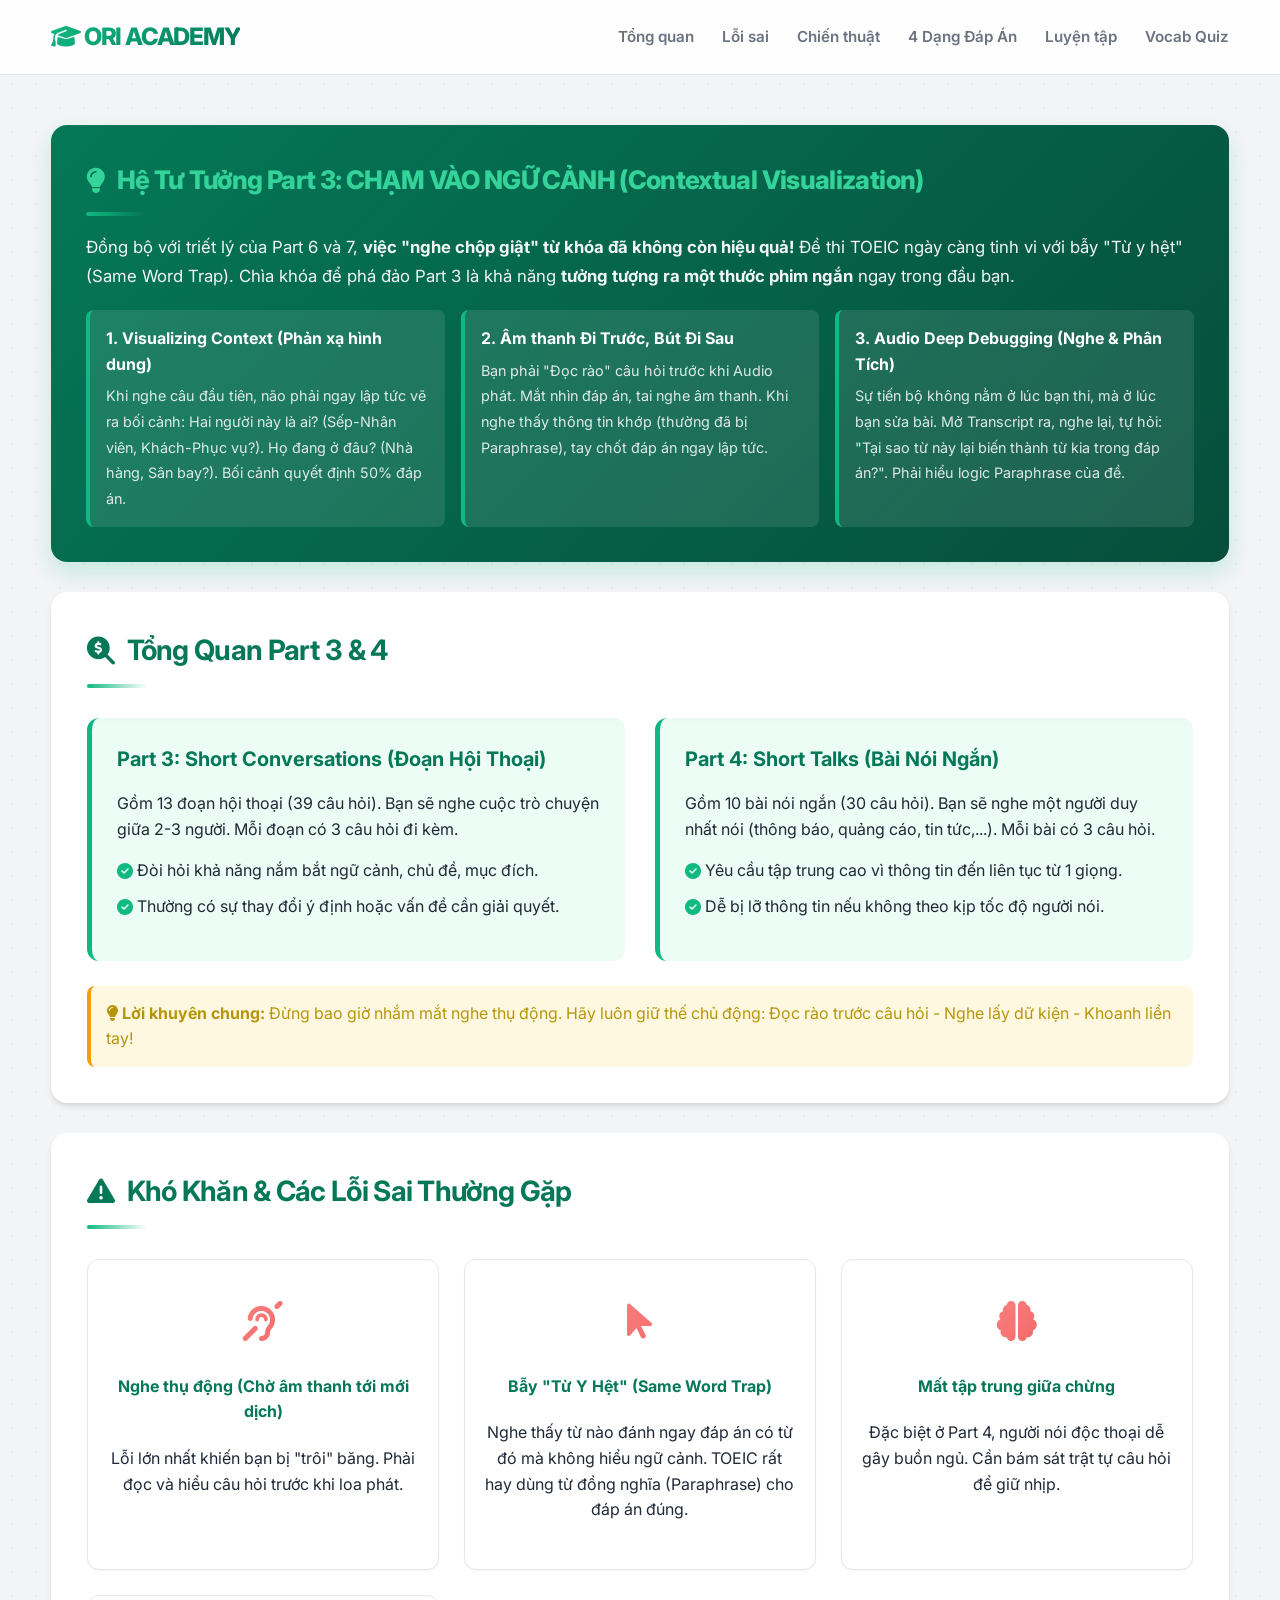
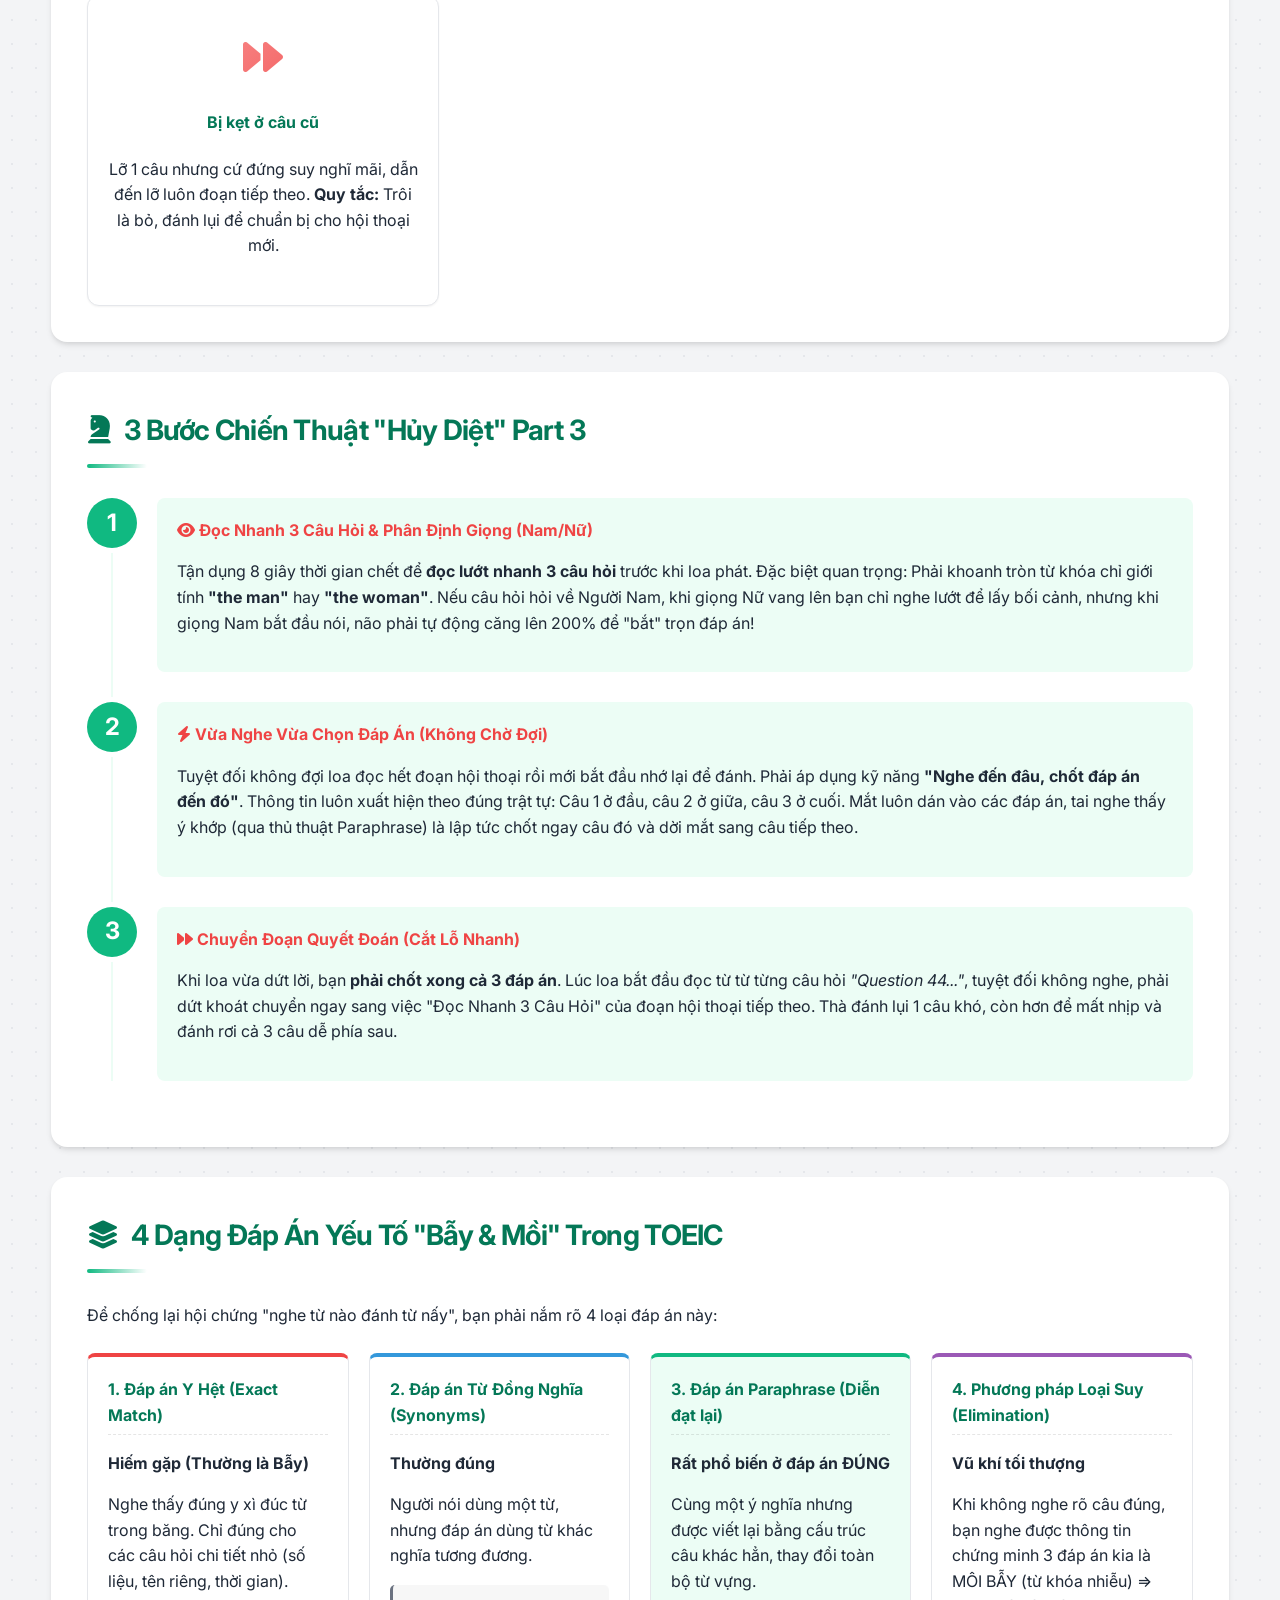
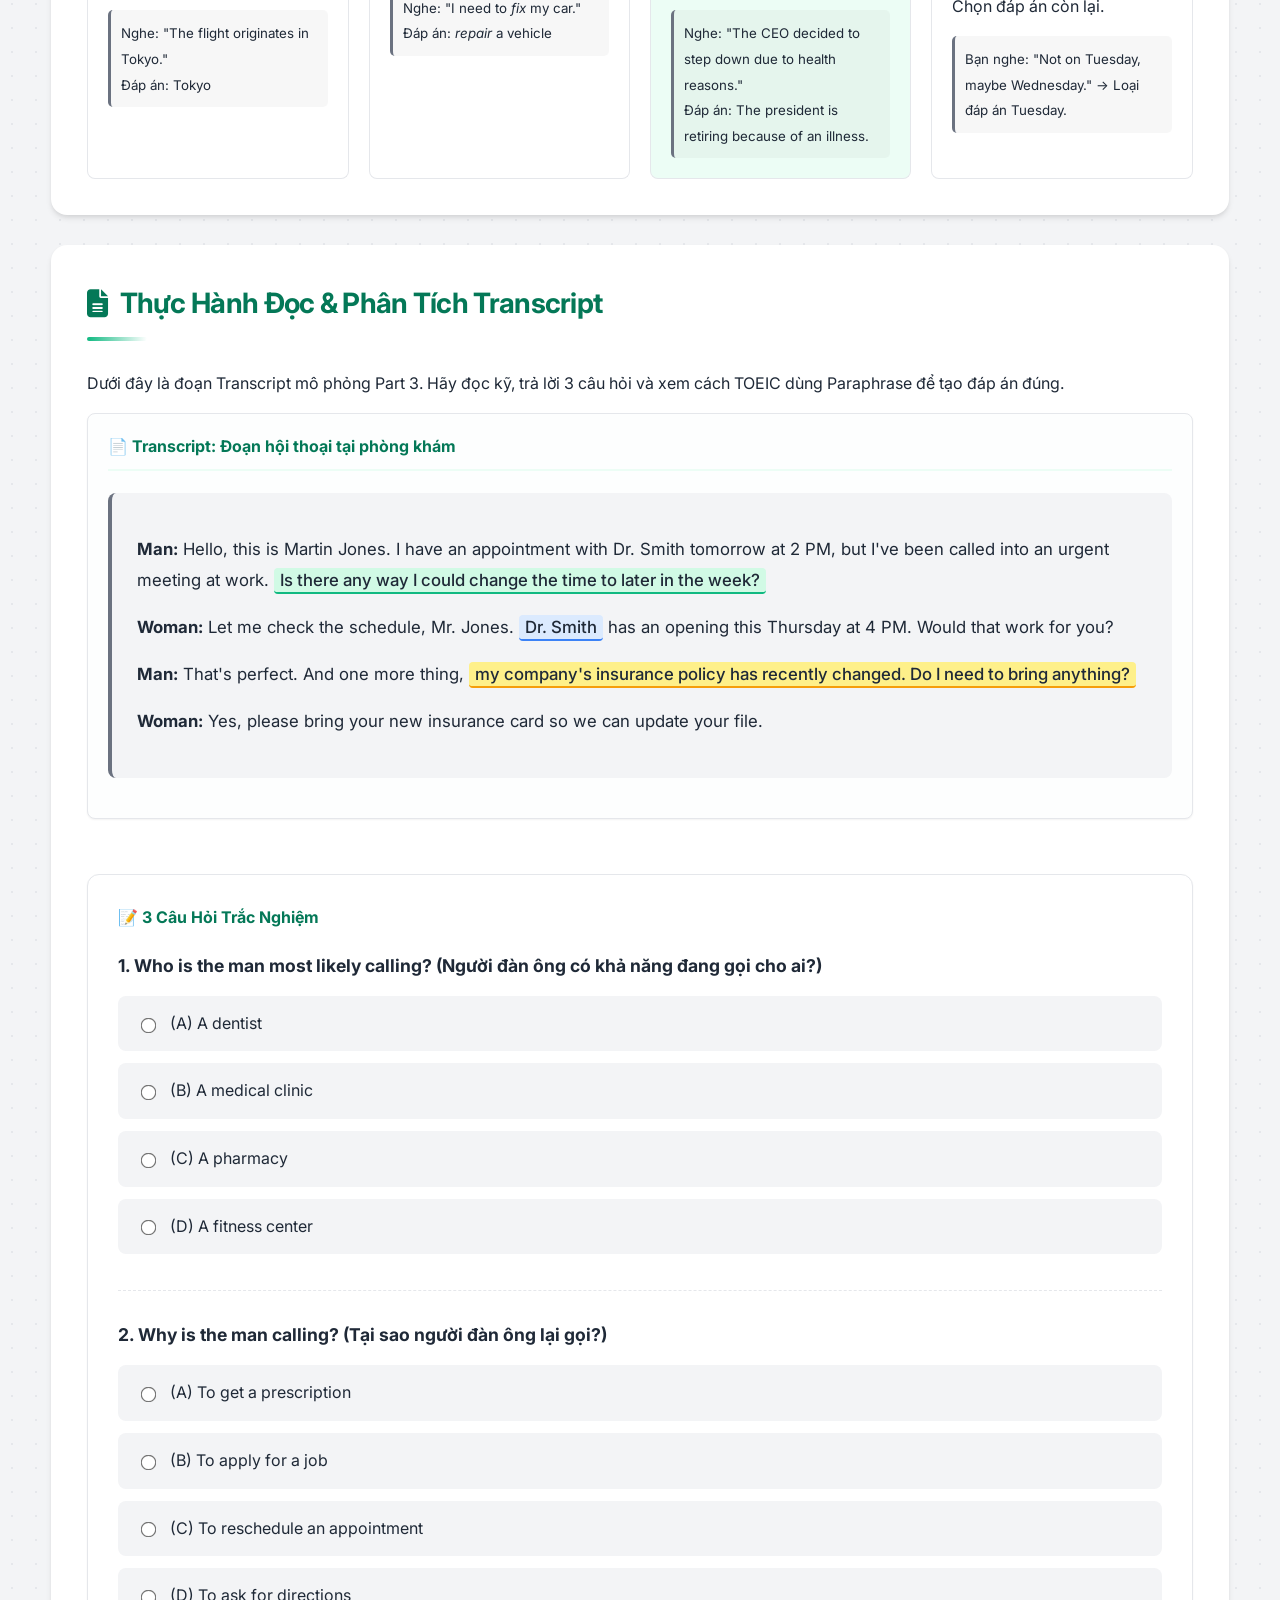
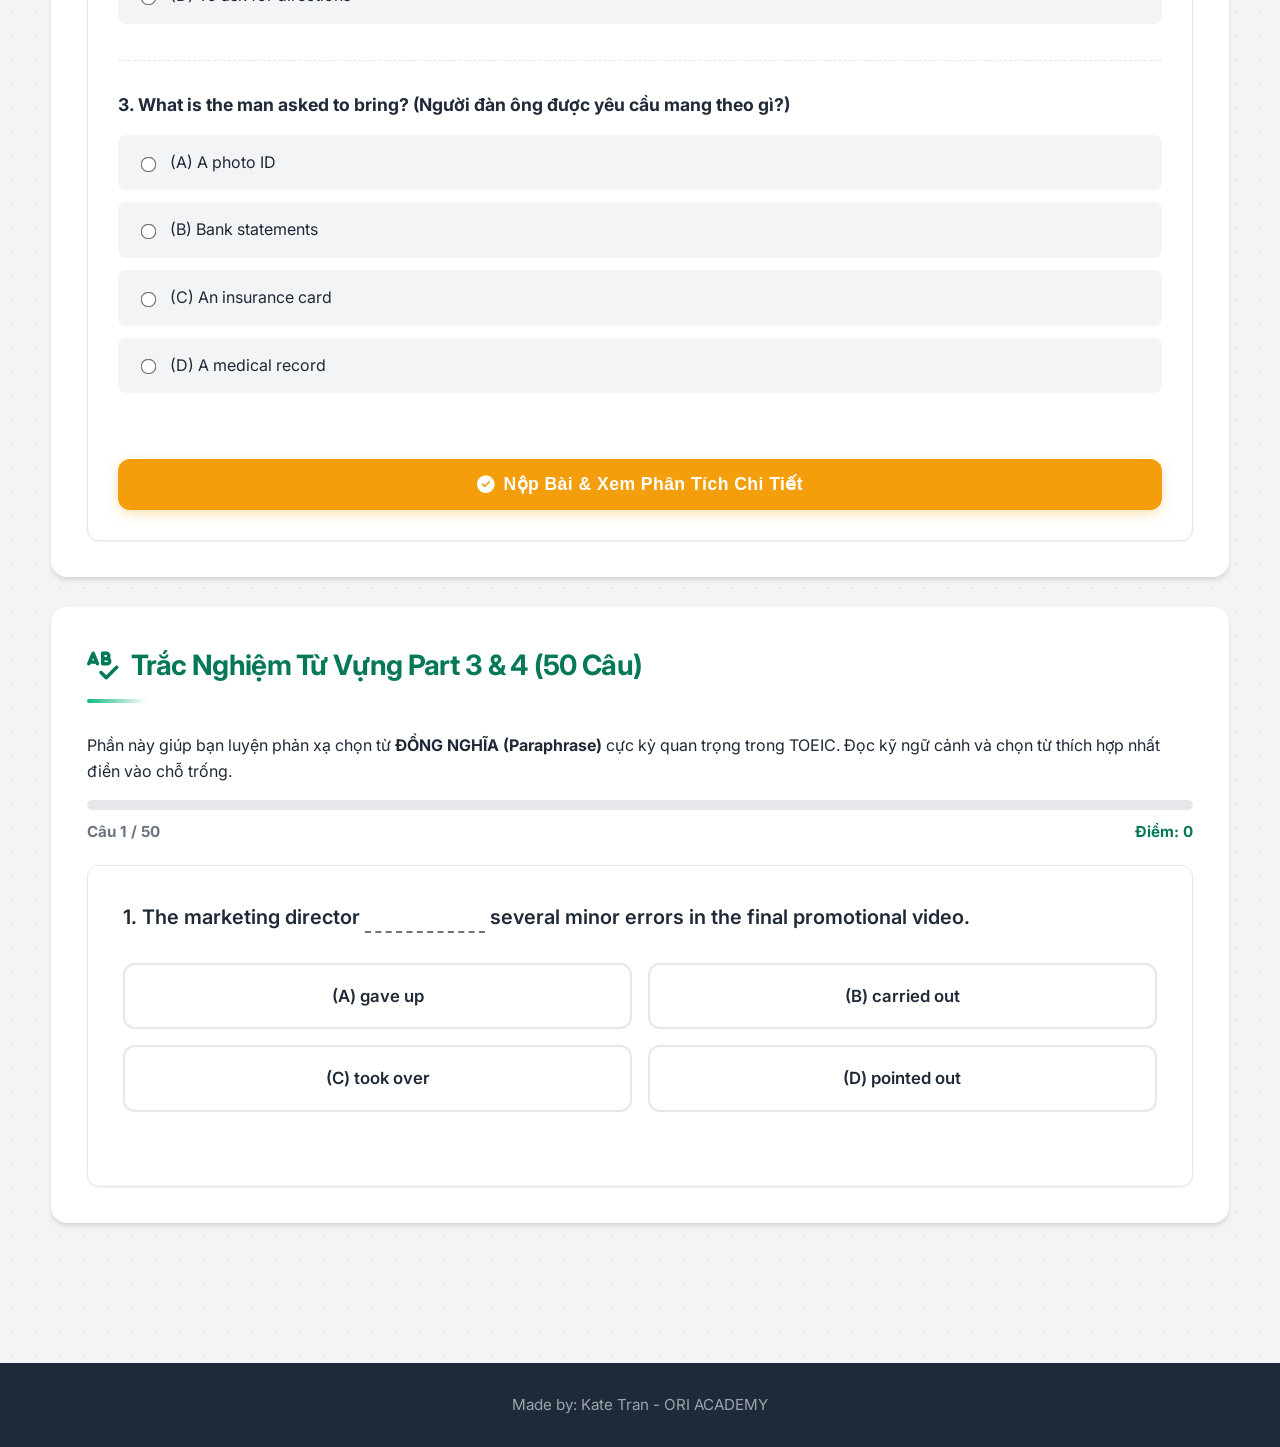
==== public/part34/index.html @ af622920 "feat: integrate Part 3/4 module into ORI Learning platform" ====
<!DOCTYPE html>
<html lang="vi">
<head>
    <meta charset="UTF-8">
    <meta name="viewport" content="width=device-width, initial-scale=1.0">
    <title>Chinh Phục TOEIC Part 3 & 4 - ORI ACADEMY</title>
    <link rel="stylesheet" href="style.css">
    <link rel="stylesheet" href="https://cdnjs.cloudflare.com/ajax/libs/font-awesome/6.4.0/css/all.min.css">
</head>
<body>
    <header>
        <div class="container header-container">
            <div class="logo">
                <h1><i class="fas fa-graduation-cap"></i> ORI ACADEMY</h1>
            </div>
            <nav>
                <ul>
                    <li><a href="#overview">Tổng quan</a></li>
                    <li><a href="#mistakes">Lỗi sai</a></li>
                    <li><a href="#strategy">Chiến thuật</a></li>
                    <li><a href="#answer-types">4 Dạng Đáp Án</a></li>
                    <li><a href="#drill">Luyện tập</a></li>
                    <li><a href="#quiz">Vocab Quiz</a></li>
                </ul>
            </nav>
        </div>
    </header>

    <main class="container">
        <!-- HỆ TƯ TƯỞNG PART 3 -->
        <section class="section card" style="background: linear-gradient(135deg, var(--dark-green), #064e3b); color: #fff; border:none; box-shadow: 0 10px 25px rgba(16,185,129,0.2);">
            <h2 style="font-size: 1.6rem; font-weight: 800; margin-bottom: 12px; color: #34d399; border-bottom: none;"><i class="fas fa-lightbulb"></i> Hệ Tư Tưởng Part 3: CHẠM VÀO NGỮ CẢNH (Contextual Visualization)</h2>
            <p style="font-size: 1.05rem; line-height: 1.7; opacity: 0.95; margin-bottom: 20px;">
                Đồng bộ với triết lý của Part 6 và 7, <strong>việc "nghe chộp giật" từ khóa đã không còn hiệu quả!</strong> Đề thi TOEIC ngày càng tinh vi với bẫy "Từ y hệt" (Same Word Trap). Chìa khóa để phá đảo Part 3 là khả năng <strong>tưởng tượng ra một thước phim ngắn</strong> ngay trong đầu bạn.
            </p>
            <div style="display: grid; grid-template-columns: repeat(auto-fit, minmax(280px, 1fr)); gap: 16px;">
                <div style="background: rgba(255,255,255,0.1); padding: 16px; border-radius: 8px; border-left: 4px solid var(--primary-green);">
                    <strong style="display:block; margin-bottom:6px; color: #fff; font-size:1rem;">1. Visualizing Context (Phản xạ hình dung)</strong>
                    <span style="font-size: 0.9rem; opacity: 0.85;">Khi nghe câu đầu tiên, não phải ngay lập tức vẽ ra bối cảnh: Hai người này là ai? (Sếp-Nhân viên, Khách-Phục vụ?). Họ đang ở đâu? (Nhà hàng, Sân bay?). Bối cảnh quyết định 50% đáp án.</span>
                </div>
                <div style="background: rgba(255,255,255,0.1); padding: 16px; border-radius: 8px; border-left: 4px solid var(--primary-green);">
                    <strong style="display:block; margin-bottom:6px; color: #fff; font-size:1rem;">2. Âm thanh Đi Trước, Bút Đi Sau</strong>
                    <span style="font-size: 0.9rem; opacity: 0.85;">Bạn phải "Đọc rào" câu hỏi trước khi Audio phát. Mắt nhìn đáp án, tai nghe âm thanh. Khi nghe thấy thông tin khớp (thường đã bị Paraphrase), tay chốt đáp án ngay lập tức.</span>
                </div>
                <div style="background: rgba(255,255,255,0.1); padding: 16px; border-radius: 8px; border-left: 4px solid var(--primary-green);">
                    <strong style="display:block; margin-bottom:6px; color: #fff; font-size:1rem;">3. Audio Deep Debugging (Nghe & Phân Tích)</strong>
                    <span style="font-size: 0.9rem; opacity: 0.85;">Sự tiến bộ không nằm ở lúc bạn thi, mà ở lúc bạn sửa bài. Mở Transcript ra, nghe lại, tự hỏi: "Tại sao từ này lại biến thành từ kia trong đáp án?". Phải hiểu logic Paraphrase của đề.</span>
                </div>
            </div>
        </section>

        <!-- Section 1: Overview -->
        <section id="overview" class="section card">
            <h2><i class="fas fa-search-dollar"></i> Tổng Quan Part 3 & 4</h2>
            <div class="split-layout">
                <div class="part-desc">
                    <h3>Part 3: Short Conversations (Đoạn Hội Thoại)</h3>
                    <p>Gồm 13 đoạn hội thoại (39 câu hỏi). Bạn sẽ nghe cuộc trò chuyện giữa 2-3 người. Mỗi đoạn có 3 câu hỏi đi kèm.</p>
                    <ul>
                        <li><i class="fas fa-check-circle"></i> Đòi hỏi khả năng nắm bắt ngữ cảnh, chủ đề, mục đích.</li>
                        <li><i class="fas fa-check-circle"></i> Thường có sự thay đổi ý định hoặc vấn đề cần giải quyết.</li>
                    </ul>
                </div>
                <div class="part-desc">
                    <h3>Part 4: Short Talks (Bài Nói Ngắn)</h3>
                    <p>Gồm 10 bài nói ngắn (30 câu hỏi). Bạn sẽ nghe một người duy nhất nói (thông báo, quảng cáo, tin tức,...). Mỗi bài có 3 câu hỏi.</p>
                    <ul>
                        <li><i class="fas fa-check-circle"></i> Yêu cầu tập trung cao vì thông tin đến liên tục từ 1 giọng.</li>
                        <li><i class="fas fa-check-circle"></i> Dễ bị lỡ thông tin nếu không theo kịp tốc độ người nói.</li>
                    </ul>
                </div>
            </div>
            <div class="pro-tip">
                <strong><i class="fas fa-lightbulb"></i> Lời khuyên chung:</strong> Đừng bao giờ nhắm mắt nghe thụ động. Hãy luôn giữ thế chủ động: Đọc rào trước câu hỏi - Nghe lấy dữ kiện - Khoanh liền tay!
            </div>
        </section>

        <!-- Section 2: Common Mistakes -->
        <section id="mistakes" class="section card">
            <h2><i class="fas fa-exclamation-triangle"></i> Khó Khăn & Các Lỗi Sai Thường Gặp</h2>
            <div class="mistakes-grid">
                <div class="mistake-item">
                    <div class="mistake-icon"><i class="fas fa-ear-deaf"></i></div>
                    <h4>Nghe thụ động (Chờ âm thanh tới mới dịch)</h4>
                    <p>Lỗi lớn nhất khiến bạn bị "trôi" băng. Phải đọc và hiểu câu hỏi trước khi loa phát.</p>
                </div>
                <div class="mistake-item">
                    <div class="mistake-icon"><i class="fas fa-mouse-pointer"></i></div>
                    <h4>Bẫy "Từ Y Hệt" (Same Word Trap)</h4>
                    <p>Nghe thấy từ nào đánh ngay đáp án có từ đó mà không hiểu ngữ cảnh. TOEIC rất hay dùng từ đồng nghĩa (Paraphrase) cho đáp án đúng.</p>
                </div>
                <div class="mistake-item">
                    <div class="mistake-icon"><i class="fas fa-brain"></i></div>
                    <h4>Mất tập trung giữa chừng</h4>
                    <p>Đặc biệt ở Part 4, người nói độc thoại dễ gây buồn ngủ. Cần bám sát trật tự câu hỏi để giữ nhịp.</p>
                </div>
                <div class="mistake-item">
                    <div class="mistake-icon"><i class="fas fa-forward"></i></div>
                    <h4>Bị kẹt ở câu cũ</h4>
                    <p>Lỡ 1 câu nhưng cứ đứng suy nghĩ mãi, dẫn đến lỡ luôn đoạn tiếp theo. <strong>Quy tắc:</strong> Trôi là bỏ, đánh lụi để chuẩn bị cho hội thoại mới.</p>
                </div>
            </div>
        </section>

        <!-- Section 3: Step-by-step Strategy -->
        <section id="strategy" class="section card">
            <h2><i class="fas fa-chess-knight"></i> 3 Bước Chiến Thuật "Hủy Diệt" Part 3</h2>
            <ol class="step-list">
                <li>
                    <div class="step-number">1</div>
                    <div class="step-content">
                        <h4 style="color:var(--danger);"><i class="fas fa-eye"></i> Đọc Nhanh 3 Câu Hỏi & Phân Định Giọng (Nam/Nữ)</h4>
                        <p>Tận dụng 8 giây thời gian chết để <strong>đọc lướt nhanh 3 câu hỏi</strong> trước khi loa phát. Đặc biệt quan trọng: Phải khoanh tròn từ khóa chỉ giới tính <strong>"the man"</strong> hay <strong>"the woman"</strong>. Nếu câu hỏi hỏi về Người Nam, khi giọng Nữ vang lên bạn chỉ nghe lướt để lấy bối cảnh, nhưng khi giọng Nam bắt đầu nói, não phải tự động căng lên 200% để "bắt" trọn đáp án!</p>
                    </div>
                </li>
                <li>
                    <div class="step-number">2</div>
                    <div class="step-content">
                        <h4 style="color:var(--danger);"><i class="fas fa-bolt"></i> Vừa Nghe Vừa Chọn Đáp Án (Không Chờ Đợi)</h4>
                        <p>Tuyệt đối không đợi loa đọc hết đoạn hội thoại rồi mới bắt đầu nhớ lại để đánh. Phải áp dụng kỹ năng <strong>"Nghe đến đâu, chốt đáp án đến đó"</strong>. Thông tin luôn xuất hiện theo đúng trật tự: Câu 1 ở đầu, câu 2 ở giữa, câu 3 ở cuối. Mắt luôn dán vào các đáp án, tai nghe thấy ý khớp (qua thủ thuật Paraphrase) là lập tức chốt ngay câu đó và dời mắt sang câu tiếp theo.</p>
                    </div>
                </li>
                <li>
                    <div class="step-number">3</div>
                    <div class="step-content">
                        <h4 style="color:var(--danger);"><i class="fas fa-forward"></i> Chuyển Đoạn Quyết Đoán (Cắt Lỗ Nhanh)</h4>
                        <p>Khi loa vừa dứt lời, bạn <strong>phải chốt xong cả 3 đáp án</strong>. Lúc loa bắt đầu đọc từ từ từng câu hỏi <em>"Question 44..."</em>, tuyệt đối không nghe, phải dứt khoát chuyển ngay sang việc "Đọc Nhanh 3 Câu Hỏi" của đoạn hội thoại tiếp theo. Thà đánh lụi 1 câu khó, còn hơn để mất nhịp và đánh rơi cả 3 câu dễ phía sau.</p>
                    </div>
                </li>
            </ol>
        </section>

        <!-- Section 4: 4 Answer Types -->
        <section id="answer-types" class="section card">
            <h2><i class="fas fa-layer-group"></i> 4 Dạng Đáp Án Yếu Tố "Bẫy & Mồi" Trong TOEIC</h2>
            <p>Để chống lại hội chứng "nghe từ nào đánh từ nấy", bạn phải nắm rõ 4 loại đáp án này:</p>
            
            <div class="type-container">
                <div class="type-box type-exact">
                    <h4>1. Đáp án Y Hệt (Exact Match)</h4>
                    <p><strong>Hiếm gặp (Thường là Bẫy)</strong></p>
                    <p>Nghe thấy đúng y xì đúc từ trong băng. Chỉ đúng cho các câu hỏi chi tiết nhỏ (số liệu, tên riêng, thời gian).</p>
                    <div class="example">
                        <small>Nghe: "The flight originates in Tokyo."</small><br>
                        <small>Đáp án: Tokyo</small>
                    </div>
                </div>
                
                <div class="type-box type-synonym">
                    <h4>2. Đáp án Từ Đồng Nghĩa (Synonyms)</h4>
                    <p><strong>Thường đúng</strong></p>
                    <p>Người nói dùng một từ, nhưng đáp án dùng từ khác nghĩa tương đương.</p>
                    <div class="example">
                        <small>Nghe: "I need to <em>fix</em> my car."</small><br>
                        <small>Đáp án: <em>repair</em> a vehicle</small>
                    </div>
                </div>
                
                <div class="type-box type-paraphrase">
                    <h4>3. Đáp án Paraphrase (Diễn đạt lại)</h4>
                    <p><strong>Rất phổ biến ở đáp án ĐÚNG</strong></p>
                    <p>Cùng một ý nghĩa nhưng được viết lại bằng cấu trúc câu khác hẳn, thay đổi toàn bộ từ vựng.</p>
                    <div class="example">
                        <small>Nghe: "The CEO decided to step down due to health reasons."</small><br>
                        <small>Đáp án: The president is retiring because of an illness.</small>
                    </div>
                </div>

                <div class="type-box type-elimination">
                    <h4>4. Phương pháp Loại Suy (Elimination)</h4>
                    <p><strong>Vũ khí tối thượng</strong></p>
                    <p>Khi không nghe rõ câu đúng, bạn nghe được thông tin chứng minh 3 đáp án kia là MÔI BẪY (từ khóa nhiễu) => Chọn đáp án còn lại.</p>
                    <div class="example">
                        <small>Bạn nghe: "Not on Tuesday, maybe Wednesday." -> Loại đáp án Tuesday.</small>
                    </div>
                </div>
            </div>
        </section>

        <!-- Section 5: Listening Drill (Transcript Analysis) -->
        <section id="drill" class="section card">
            <h2><i class="fas fa-file-alt"></i> Thực Hành Đọc & Phân Tích Transcript</h2>
            <p>Dưới đây là đoạn Transcript mô phỏng Part 3. Hãy đọc kỹ, trả lời 3 câu hỏi và xem cách TOEIC dùng Paraphrase để tạo đáp án đúng.</p>
            
            <div class="drill-content" style="grid-template-columns: 1fr;">
                
                <div class="transcript-box" style="background: #fdfefe; border: 1px solid var(--border-color); padding: 20px; border-radius: 8px; margin-bottom: 25px;">
                    <h4 style="margin-top:0; color: var(--dark-green); border-bottom: 2px solid var(--light-green); padding-bottom: 10px;">📄 Transcript: Đoạn hội thoại tại phòng khám</h4>
                    <div class="dialogue" style="font-size: 1.05rem; line-height: 1.8;">
                        <p><strong>Man:</strong> Hello, this is Martin Jones. I have an appointment with Dr. Smith tomorrow at 2 PM, but I've been called into an urgent meeting at work. <span class="highlight-q2" title="Gợi ý câu 2">Is there any way I could change the time to later in the week?</span></p>
                        <p><strong>Woman:</strong> Let me check the schedule, Mr. Jones. <span class="highlight-q1" title="Gợi ý câu 1">Dr. Smith</span> has an opening this Thursday at 4 PM. Would that work for you?</p>
                        <p><strong>Man:</strong> That's perfect. And one more thing, <span class="highlight-q3" title="Gợi ý câu 3">my company's insurance policy has recently changed. Do I need to bring anything?</span></p>
                        <p><strong>Woman:</strong> Yes, please bring your new insurance card so we can update your file.</p>
                    </div>
                </div>

                <div class="questions-panel">
                    <h4>📝 3 Câu Hỏi Trắc Nghiệm</h4>
                    
                    <div class="question-item">
                        <p><strong>1. Who is the man most likely calling? (Người đàn ông có khả năng đang gọi cho ai?)</strong></p>
                        <ul class="options-list">
                            <li><input type="radio" name="d_q1" id="d_q1a"> <label for="d_q1a">(A) A dentist</label></li>
                            <li><input type="radio" name="d_q1" id="d_q1b" data-correct="true"> <label for="d_q1b">(B) A medical clinic</label></li>
                            <li><input type="radio" name="d_q1" id="d_q1c"> <label for="d_q1c">(C) A pharmacy</label></li>
                            <li><input type="radio" name="d_q1" id="d_q1d"> <label for="d_q1d">(D) A fitness center</label></li>
                        </ul>
                    </div>

                    <div class="question-item">
                        <p><strong>2. Why is the man calling? (Tại sao người đàn ông lại gọi?)</strong></p>
                        <ul class="options-list">
                            <li><input type="radio" name="d_q2" id="d_q2a"> <label for="d_q2a">(A) To get a prescription</label></li>
                            <li><input type="radio" name="d_q2" id="d_q2b"> <label for="d_q2b">(B) To apply for a job</label></li>
                            <li><input type="radio" name="d_q2" id="d_q2c" data-correct="true"> <label for="d_q2c">(C) To reschedule an appointment</label></li>
                            <li><input type="radio" name="d_q2" id="d_q2d"> <label for="d_q2d">(D) To ask for directions</label></li>
                        </ul>
                    </div>

                    <div class="question-item">
                        <p><strong>3. What is the man asked to bring? (Người đàn ông được yêu cầu mang theo gì?)</strong></p>
                        <ul class="options-list">
                            <li><input type="radio" name="d_q3" id="d_q3a"> <label for="d_q3a">(A) A photo ID</label></li>
                            <li><input type="radio" name="d_q3" id="d_q3b"> <label for="d_q3b">(B) Bank statements</label></li>
                            <li><input type="radio" name="d_q3" id="d_q3c" data-correct="true"> <label for="d_q3c">(C) An insurance card</label></li>
                            <li><input type="radio" name="d_q3" id="d_q3d"> <label for="d_q3d">(D) A medical record</label></li>
                        </ul>
                    </div>
                    
                    <button id="submitDrillBtn" class="btn btn-secondary" style="width: 100%; padding: 15px; font-size: 1.1rem;"><i class="fas fa-check-circle"></i> Nộp Bài & Xem Phân Tích Chi Tiết</button>
                </div>

                <div class="explanations-panel" id="explanationsPanel" style="display: none; margin-top: 25px;">
                    <div style="display: flex; justify-content: space-between; align-items: center; border-bottom: 2px solid var(--border-color); padding-bottom: 15px; margin-bottom: 20px; flex-wrap: wrap; gap: 10px;">
                        <h4 style="color: var(--danger); margin: 0;"><i class="fas fa-search"></i> Phân Tích & Giải Thích Đáp Án</h4>
                        <button onclick="toggleTranscriptTranslation()" id="btnTransPart3" class="btn btn-outline" style="padding: 8px 16px; font-size: 0.9rem;"><i class="fas fa-language"></i> Xem Bản Dịch Transcript (Deep Debugging)</button>
                    </div>
                    
                    <div id="transcriptTransBox" style="display:none; margin-bottom:24px; padding:20px; background:var(--light-green); border-radius:8px; border-left:4px solid var(--primary-green); font-size:1rem; line-height:1.7;">
                        <h5 style="color:var(--dark-green); margin-top:0; font-size:1.1rem;">Bản Dịch Tham Khảo:</h5>
                        <p style="margin-bottom:8px;"><strong>Nam:</strong> Xin chào, tôi là Martin Jones. Tôi có lịch hẹn với Bác sĩ Smith vào lúc 2 giờ chiều ngày mai, nhưng tôi vừa bị gọi đi họp khẩn cấp tại công ty. Có cách nào để tôi đổi lịch hẹn sang một ngày muộn hơn trong tuần này không?</p>
                        <p style="margin-bottom:8px;"><strong>Nữ:</strong> Để tôi kiểm tra lịch trình nhé, ông Jones. Bác sĩ Smith có lịch trống vào 4 giờ chiều thứ Năm tuần này. Thời gian đó có phù hợp với ông không?</p>
                        <p style="margin-bottom:8px;"><strong>Nam:</strong> Thế thì tuyệt quá. Và một điều nữa, chính sách bảo hiểm của công ty tôi vừa thay đổi gần đây. Tôi có cần mang theo gì không?</p>
                        <p style="margin-bottom:0;"><strong>Nữ:</strong> Vâng, vui lòng mang theo thẻ bảo hiểm mới của ông để chúng tôi có thể cập nhật hồ sơ của ông.</p>
                    </div>

                    <div class="explanations">
                        <div class="explanation" id="exp1">
                            <strong>Câu 1: Dạng Loại Suy Dựa Vào Ngữ Cảnh (Context Clue)</strong><br>
                            👉 <strong>Đáp án đúng: (B) A medical clinic</strong><br>
                            <em>Dẫn chứng:</em> Đoạn hội thoại nhắc đến từ khóa "Dr. Smith" (Bác sĩ) và "appointment" (Cuộc hẹn).<br>
                            <em>Phân tích:</em> Chắc chắn đây là một cơ sở y tế. Đáp án (A) Nha sĩ không đúng vì không có từ khóa về răng (teeth/dental).
                        </div>
                        <div class="explanation" id="exp2">
                            <strong>Câu 2: Dạng Paraphrase Đỉnh Cao</strong><br>
                            👉 <strong>Đáp án đúng: (C) To reschedule an appointment</strong><br>
                            <em>Dẫn chứng:</em> Man nói: "...is there any way I could <strong>change the time</strong> to later in the week?"<br>
                            <em>Phân tích:</em> Cụm từ "change the time" (thay đổi thời gian) được Paraphrase hoàn toàn thành "reschedule" (sắp xếp lại lịch trình) trong đáp án.
                        </div>
                        <div class="explanation" id="exp3">
                            <strong>Câu 3: Dạng Từ Y Hệt (Exact Match) - Dễ Ăn Điểm</strong><br>
                            👉 <strong>Đáp án đúng: (C) An insurance card</strong><br>
                            <em>Dẫn chứng:</em> Woman nói trực tiếp: "Yes, please bring your new <strong>insurance card</strong>..."<br>
                            <em>Phân tích:</em> Đây là dạng câu hỏi lấy chi tiết cụ thể, đáp án lặp lại y chang 100% từ đã nghe thấy trong băng. Thường xuất hiện ở câu cuối của đoạn hội thoại.
                        </div>
                    </div>
                </div>
            </div>
        </section>

        <!-- Section 6: 50-Question Vocabulary Quiz -->
        <section id="quiz" class="section card">
            <h2><i class="fas fa-spell-check"></i> Trắc Nghiệm Từ Vựng Part 3 & 4 (50 Câu)</h2>
            <p>Phần này giúp bạn luyện phản xạ chọn từ <strong>ĐỒNG NGHĨA (Paraphrase)</strong> cực kỳ quan trọng trong TOEIC. Đọc kỹ ngữ cảnh và chọn từ thích hợp nhất điền vào chỗ trống.</p>
            
            <div class="quiz-status-bar">
                <div class="progress-bar-bg">
                    <div class="progress-bar-fill" id="quizProgressFill"></div>
                </div>
                <div class="quiz-stats">
                    <span id="quizQuestionCount">Câu 1 / 50</span>
                    <span id="quizScoreCount">Điểm: 0</span>
                </div>
            </div>

            <div class="mcq-container" id="mcqContainer">
                <h3 id="mcqQuestionText" class="mcq-question-text">Đang tải câu hỏi...</h3>
                <div class="mcq-options-grid" id="mcqOptionsGrid">
                    <!-- Options injected by JS -->
                </div>
                <div id="mcqFeedback" class="mcq-feedback" style="display: none;"></div>
                <button id="mcqNextBtn" class="btn btn-primary" style="display: none; margin-top: 20px; width: 100%;">Câu Tiếp Theo <i class="fas fa-arrow-right"></i></button>
            </div>

            <div class="quiz-result-container" id="quizResultContainer" style="display: none; text-align: center; padding: 30px 0;">
                <h3 style="font-size: 2rem; color: var(--primary-green);">Hoàn Thành Bài Thi! 🎉</h3>
                <p style="font-size: 1.2rem;">Tổng điểm của bạn: <strong id="finalScoreText" style="font-size: 1.5rem; color: var(--danger);">0/50</strong></p>
                <div id="performanceMessage" style="margin: 20px 0; font-style: italic;"></div>
                <button id="mcqRestartBtn" class="btn btn-secondary"><i class="fas fa-redo"></i> Thi Lại Từ Đầu</button>
            </div>
        </section>

    </main>

    <footer>
        <div class="container">
            <p>Made by: Kate Tran - ORI ACADEMY</p>
        </div>
    </footer>

    <script src="script.js"></script>
    <script>
        function toggleTranscriptTranslation() {
            const box = document.getElementById('transcriptTransBox');
            const btn = document.getElementById('btnTransPart3');
            if (box.style.display === 'none') {
                box.style.display = 'block';
                btn.innerHTML = '<i class="fas fa-eye-slash"></i> Ẩn Bản Dịch';
            } else {
                box.style.display = 'none';
                btn.innerHTML = '<i class="fas fa-language"></i> Xem Bản Dịch Transcript (Deep Debugging)';
            }
        }
    </script>
</body>
</html>
---- public/part34/style.css ----
/* style.css - Modern Premium Emerald Theme */
@import url('https://fonts.googleapis.com/css2?family=Inter:wght@400;500;600;700;800&display=swap');

:root {
    --primary-green: #10b981; /* Emerald 500 */
    --dark-green: #047857;   /* Emerald 700 */
    --light-green: #ecfdf5;  /* Emerald 50 */
    --text-dark: #1f2937;    /* Gray 800 */
    --text-light: #6b7280;   /* Gray 500 */
    --bg-light: #f3f4f6;     /* Gray 100 */
    --white: #ffffff;
    --border-color: #e5e7eb; /* Gray 200 */
    --accent: #f59e0b;       /* Amber 500 */
    --danger: #ef4444;       /* Red 500 */
    --correct: #10b981;      /* Emerald 500 */
    
    --shadow-sm: 0 1px 2px 0 rgba(0, 0, 0, 0.05);
    --shadow-md: 0 4px 6px -1px rgba(0, 0, 0, 0.1), 0 2px 4px -1px rgba(0, 0, 0, 0.06);
    --shadow-lg: 0 10px 15px -3px rgba(0, 0, 0, 0.1), 0 4px 6px -2px rgba(0, 0, 0, 0.05);
    --radius-md: 12px;
    --radius-lg: 16px;
    --transition: all 0.3s cubic-bezier(0.4, 0, 0.2, 1);
}

body {
    font-family: 'Inter', -apple-system, BlinkMacSystemFont, "Segoe UI", Roboto, Helvetica, Arial, sans-serif;
    line-height: 1.6;
    color: var(--text-dark);
    background-color: var(--bg-light);
    background-image: radial-gradient(var(--border-color) 1px, transparent 1px);
    background-size: 24px 24px;
    margin: 0;
    padding: 0;
}

h1, h2, h3, h4 {
    margin-top: 0;
    color: var(--dark-green);
}

a {
    text-decoration: none;
    color: inherit;
}

/* Layout Utilities */
.container {
    width: 92%;
    max-width: 1200px;
    margin: 0 auto;
}

.card {
    background: var(--white);
    border-radius: var(--radius-lg);
    padding: 35px;
    margin-bottom: 30px;
    box-shadow: var(--shadow-md);
    border: 1px solid rgba(255,255,255,0.5);
    transition: var(--transition);
}

.card:hover {
    box-shadow: var(--shadow-lg);
}

.btn {
    display: inline-flex;
    align-items: center;
    justify-content: center;
    gap: 8px;
    padding: 12px 24px;
    border-radius: var(--radius-md);
    font-weight: 600;
    cursor: pointer;
    border: none;
    transition: var(--transition);
    font-size: 1rem;
    letter-spacing: 0.025em;
}

.btn-primary {
    background: linear-gradient(135deg, var(--primary-green) 0%, var(--dark-green) 100%);
    color: var(--white);
    box-shadow: 0 4px 14px -2px rgba(16, 185, 129, 0.4);
}

.btn-primary:active {
    transform: scale(0.98);
}

.btn-primary:hover {
    box-shadow: 0 6px 20px -4px rgba(16, 185, 129, 0.6);
    transform: translateY(-1px);
}

.btn-secondary {
    background-color: var(--accent);
    color: #fff;
    box-shadow: 0 4px 14px -2px rgba(245, 158, 11, 0.4);
}

.btn-secondary:hover {
    background-color: #d97706; /* Amber 600 */
    box-shadow: 0 6px 20px -4px rgba(245, 158, 11, 0.6);
}

.btn-outline {
    background-color: transparent;
    border: 2px solid var(--primary-green);
    color: var(--primary-green);
}

.btn-outline:hover {
    background-color: var(--primary-green);
    color: var(--white);
}

/* Header & Nav */
header {
    background: rgba(255, 255, 255, 0.85);
    backdrop-filter: blur(12px);
    -webkit-backdrop-filter: blur(12px);
    border-bottom: 1px solid var(--border-color);
    position: sticky;
    top: 0;
    z-index: 100;
}

.header-container {
    display: flex;
    justify-content: space-between;
    align-items: center;
    padding: 18px 0;
}

.logo h1 {
    margin: 0;
    font-size: 1.5rem;
    font-weight: 800;
    background: linear-gradient(135deg, var(--primary-green) 0%, var(--dark-green) 100%);
    -webkit-background-clip: text;
    -webkit-text-fill-color: transparent;
    letter-spacing: -0.05em;
}

nav ul {
    list-style: none;
    display: flex;
    gap: 28px;
    margin: 0;
    padding: 0;
}

nav a {
    font-weight: 600;
    color: var(--text-light);
    font-size: 0.95rem;
    position: relative;
    padding-bottom: 4px;
    transition: var(--transition);
}

nav a::after {
    content: '';
    position: absolute;
    width: 0;
    height: 2px;
    bottom: 0;
    left: 0;
    background-color: var(--primary-green);
    transition: var(--transition);
}

nav a:hover {
    color: var(--text-dark);
}

nav a:hover::after {
    width: 100%;
}

/* Main Spacing */
main {
    padding: 50px 0;
}

/* Sections */
.section h2 {
    font-size: 1.75rem;
    font-weight: 700;
    letter-spacing: -0.025em;
    padding-bottom: 15px;
    margin-bottom: 30px;
    display: flex;
    align-items: center;
    gap: 12px;
    position: relative;
}

.section h2::after {
    content: '';
    position: absolute;
    bottom: 0;
    left: 0;
    width: 60px;
    height: 4px;
    background: linear-gradient(90deg, var(--primary-green), transparent);
    border-radius: 2px;
}

/* Overview Split Layout */
.split-layout {
    display: grid;
    grid-template-columns: 1fr 1fr;
    gap: 30px;
    margin-bottom: 25px;
}

.part-desc {
    background-color: var(--light-green);
    padding: 25px;
    border-radius: var(--radius-md);
    border-left: 5px solid var(--primary-green);
    box-shadow: inset 0 2px 4px rgba(0,0,0,0.02);
}

.part-desc h3 {
    margin-bottom: 15px;
    font-size: 1.25rem;
}

.part-desc ul {
    padding-left: 20px;
}

.part-desc li {
    margin-bottom: 10px;
    list-style: none;
    position: relative;
}

.part-desc li i {
    position: absolute;
    left: -20px;
    top: 5px;
    color: var(--primary-green);
}

.pro-tip {
    background-color: #fff8e1;
    padding: 15px;
    border-radius: 8px;
    border-left: 4px solid var(--accent);
    color: #b7950b;
}

/* Mistakes Grid */
.mistakes-grid {
    display: grid;
    grid-template-columns: repeat(auto-fit, minmax(260px, 1fr));
    gap: 25px;
}

.mistake-item {
    text-align: center;
    padding: 30px 20px;
    border: 1px solid var(--border-color);
    border-radius: var(--radius-md);
    background: var(--white);
    box-shadow: var(--shadow-sm);
    transition: var(--transition);
}

.mistake-item:hover {
    border-color: rgba(239, 68, 68, 0.4);
    box-shadow: 0 10px 25px -5px rgba(239, 68, 68, 0.1);
    transform: translateY(-4px);
}

.mistake-icon {
    font-size: 2.5rem;
    background: linear-gradient(135deg, #fca5a5 0%, var(--danger) 100%);
    -webkit-background-clip: text;
    -webkit-text-fill-color: transparent;
    margin-bottom: 20px;
}

/* Strategy Steps */
.step-list {
    list-style: none;
    padding: 0;
    position: relative;
}

.step-list::before {
    content: '';
    position: absolute;
    top: 0;
    bottom: 0;
    left: 24px;
    width: 2px;
    background: var(--light-green);
    z-index: 1;
}

.step-list li {
    display: flex;
    gap: 20px;
    margin-bottom: 30px;
    position: relative;
    z-index: 2;
}

.step-number {
    width: 50px;
    height: 50px;
    background-color: var(--primary-green);
    color: var(--white);
    border-radius: 50%;
    display: flex;
    align-items: center;
    justify-content: center;
    font-size: 1.5rem;
    font-weight: bold;
    flex-shrink: 0;
    box-shadow: 0 0 0 5px var(--white);
}

.step-content {
    background: var(--light-green);
    padding: 20px;
    border-radius: 8px;
    flex-grow: 1;
}

.step-content h4 {
    margin-bottom: 10px;
    color: var(--dark-green);
}

/* Answer Types (Boxes) */
.type-container {
    display: grid;
    grid-template-columns: repeat(auto-fit, minmax(240px, 1fr));
    gap: 20px;
    margin-top: 25px;
}

.type-box {
    padding: 20px;
    border-radius: 8px;
    border: 1px solid var(--border-color);
}

.type-box h4 { margin-bottom: 10px; border-bottom: 1px dashed rgba(0,0,0,0.1); padding-bottom: 5px;}
.type-box .example {
    margin-top: 15px;
    background: rgba(0,0,0,0.03);
    padding: 10px;
    border-radius: 5px;
    border-left: 3px solid var(--text-light);
}

.type-exact { border-top: 4px solid var(--danger); }
.type-synonym { border-top: 4px solid #3498db; }
.type-paraphrase { border-top: 4px solid var(--primary-green); background-color: var(--light-green);}
.type-elimination { border-top: 4px solid #9b59b6; }

/* Drill Section */
.drill-content {
    display: grid;
    grid-template-columns: 1fr;
    gap: 30px;
}

.questions-panel {
    background: var(--white);
    border: 1px solid var(--border-color);
    padding: 30px;
    border-radius: var(--radius-md);
    box-shadow: var(--shadow-sm);
}

.question-item {
    margin-bottom: 30px;
    padding-bottom: 20px;
    border-bottom: 1px dashed var(--border-color);
}
.question-item:last-of-type { border-bottom: none; }

.question-item p strong {
    font-size: 1.1rem;
    color: var(--text-dark);
}

.options-list {
    list-style: none;
    padding-left: 0;
    margin-top: 15px;
}

.options-list li {
    margin-bottom: 12px;
    padding: 14px 18px;
    border-radius: 8px;
    border: 1px solid transparent;
    background-color: var(--bg-light);
    transition: var(--transition);
    cursor: pointer;
    display: flex;
    align-items: center;
}

.options-list li:hover {
    background-color: var(--border-color);
}

.options-list input[type="radio"] {
    margin-right: 15px;
    transform: scale(1.2);
    accent-color: var(--primary-green);
}

/* States for Quiz answers */
.options-list li.correct { 
    background-color: var(--light-green); 
    border-color: var(--primary-green); 
    box-shadow: 0 0 0 1px var(--primary-green) inset;
}
.options-list li.incorrect { 
    background-color: #fef2f2; 
    border-color: var(--danger); 
    opacity: 0.7;
}

.transcript-box {
    box-shadow: var(--shadow-sm);
}

.dialogue {
    font-size: 1.05rem;
    line-height: 1.8;
    background: var(--bg-light);
    padding: 25px;
    border-radius: 8px;
    margin-bottom: 20px;
    border-left: 4px solid var(--text-light);
}

.highlight-q1 { background-color: #dbeafe; padding: 2px 6px; border-radius: 4px; border-bottom: 2px solid #3b82f6; cursor: help; font-weight: 500;}
.highlight-q2 { background-color: #d1fae5; padding: 2px 6px; border-radius: 4px; border-bottom: 2px solid var(--primary-green); cursor: help; font-weight: 500;}
.highlight-q3 { background-color: #fef08a; padding: 2px 6px; border-radius: 4px; border-bottom: 2px solid var(--accent); cursor: help; font-weight: 500;}

.explanations-panel {
    background: var(--white);
    padding: 30px;
    border-radius: var(--radius-md);
    border: 1px solid var(--border-color);
    box-shadow: var(--shadow-sm);
}

.explanation {
    margin-top: 20px;
    padding: 20px;
    border-radius: 8px;
    font-size: 1rem;
}
#exp1 { background-color: #eff6ff; border-left: 4px solid #3b82f6; }
#exp2 { background-color: var(--light-green); border-left: 4px solid var(--primary-green); }
#exp3 { background-color: #fffbeb; border-left: 4px solid var(--accent); }

/* 50-Question MCQ Quiz Section */
.quiz-status-bar {
    margin-bottom: 20px;
}

.progress-bar-bg {
    width: 100%;
    height: 10px;
    background-color: var(--border-color);
    border-radius: 5px;
    overflow: hidden;
    margin-bottom: 10px;
}

.progress-bar-fill {
    height: 100%;
    background-color: var(--primary-green);
    width: 0%;
    transition: width 0.3s ease;
}

.quiz-stats {
    display: flex;
    justify-content: space-between;
    font-weight: bold;
    color: var(--text-light);
    font-size: 0.95rem;
}

#quizScoreCount {
    color: var(--dark-green);
}

.mcq-container {
    background: var(--white);
    padding: 35px;
    border: 1px solid var(--border-color);
    border-radius: var(--radius-md);
    min-height: 250px;
    box-shadow: var(--shadow-sm);
}

.mcq-question-text {
    font-size: 1.25rem;
    font-weight: 600;
    margin-bottom: 30px;
    line-height: 1.6;
    color: var(--text-dark);
}

.mcq-question-text .blank {
    display: inline-block;
    min-width: 120px;
    height: 1.8rem;
    border-bottom: 2px dashed var(--text-light);
    vertical-align: bottom;
    text-align: center;
    color: var(--primary-green);
    font-weight: 700;
}

.mcq-options-grid {
    display: grid;
    grid-template-columns: 1fr 1fr;
    gap: 16px;
}

.mcq-option {
    background: var(--white);
    border: 2px solid var(--border-color);
    padding: 18px 20px;
    border-radius: var(--radius-md);
    cursor: pointer;
    font-weight: 600;
    color: var(--text-dark);
    text-align: center;
    transition: var(--transition);
    user-select: none;
    font-size: 1.05rem;
}

.mcq-option:hover {
    background: var(--light-green);
    border-color: var(--primary-green);
    transform: translateY(-2px);
    box-shadow: 0 4px 12px rgba(16, 185, 129, 0.1);
}

.mcq-option.correct-choice {
    background: linear-gradient(135deg, var(--primary-green) 0%, var(--dark-green) 100%);
    color: var(--white);
    border-color: transparent;
    box-shadow: 0 4px 14px -2px rgba(16, 185, 129, 0.4);
    transform: scale(1.02);
}

.mcq-option.incorrect-choice {
    background-color: #fef2f2;
    color: var(--danger);
    border-color: var(--danger);
    animation: shake 0.4s ease-in-out;
}

.mcq-feedback {
    margin-top: 25px;
    padding: 20px;
    border-radius: var(--radius-md);
    font-size: 1.05rem;
    line-height: 1.6;
    border: 1px solid transparent;
}

.mcq-feedback.success {
    background-color: var(--light-green);
    border-color: rgba(16, 185, 129, 0.3);
    color: var(--dark-green);
}

.mcq-feedback.error {
    background-color: #fef2f2;
    border-color: rgba(239, 68, 68, 0.3);
    color: #991b1b;
}

@keyframes shake {
    0%, 100% { transform: translateX(0); }
    10%, 30%, 50%, 70%, 90% { transform: translateX(-4px); }
    20%, 40%, 60%, 80% { transform: translateX(4px); }
}

/* Footer */
footer {
    background-color: var(--text-dark);
    color: #9ca3af;
    text-align: center;
    padding: 30px 0;
    margin-top: 60px;
    font-size: 0.95rem;
}

footer p {
    margin: 0;
}

/* Responsive */
@media (max-width: 768px) {
    .split-layout, .drill-content, .mcq-options-grid {
        grid-template-columns: 1fr;
    }
    
    nav ul {
        flex-wrap: wrap;
        justify-content: center;
    }
    
    .header-container {
        flex-direction: column;
        gap: 15px;
    }
}
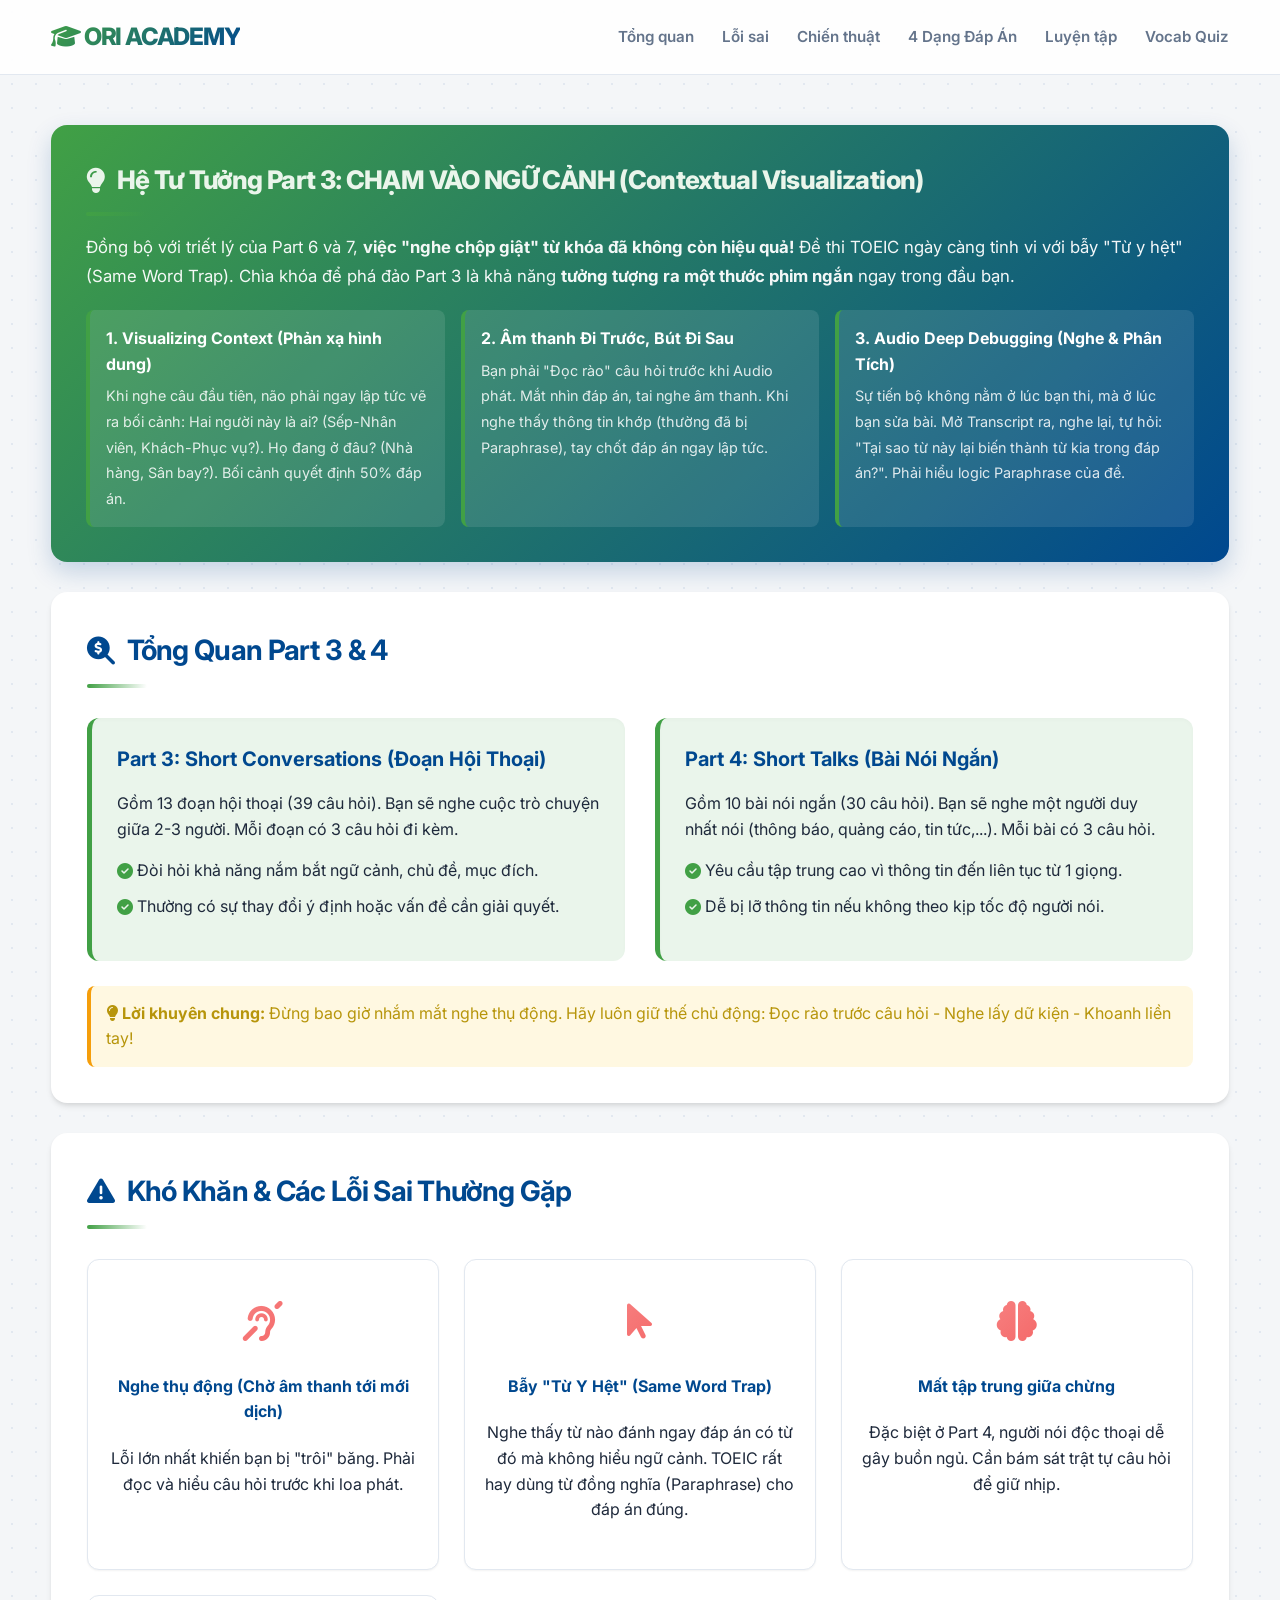
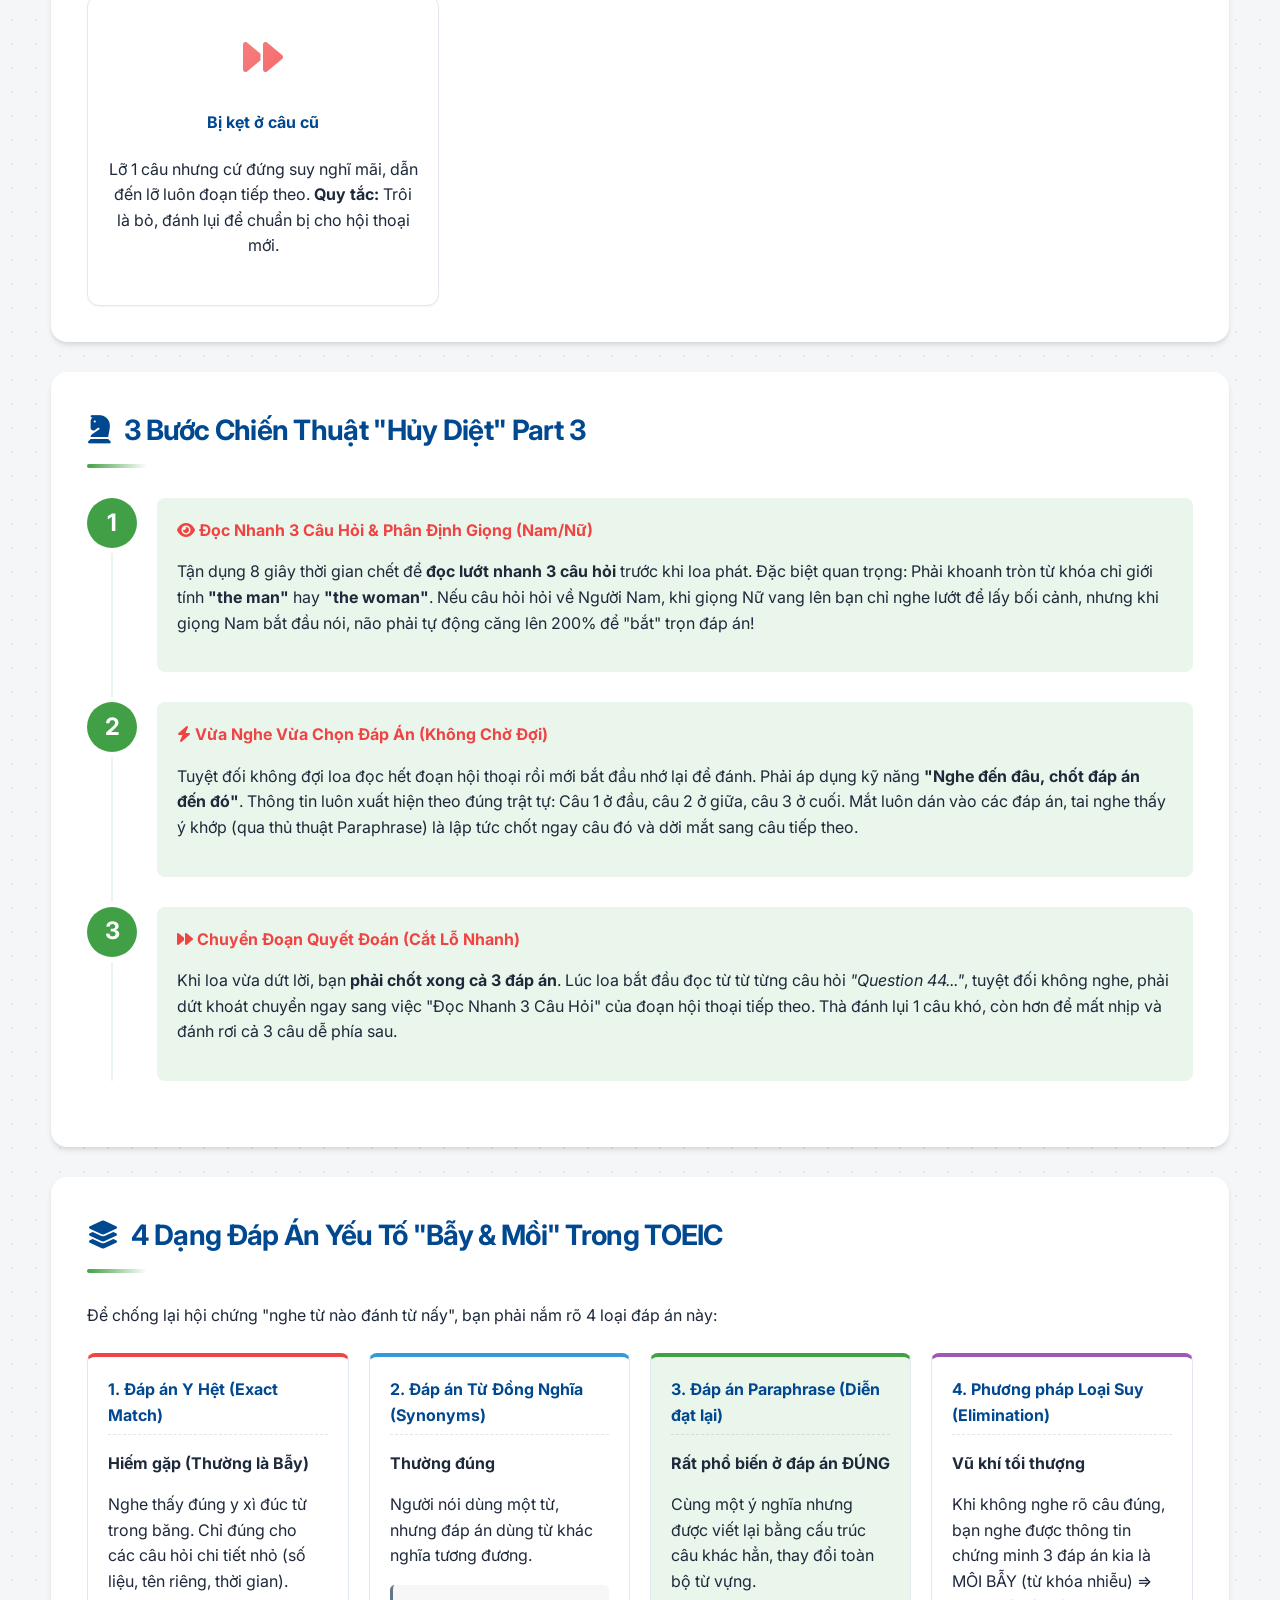
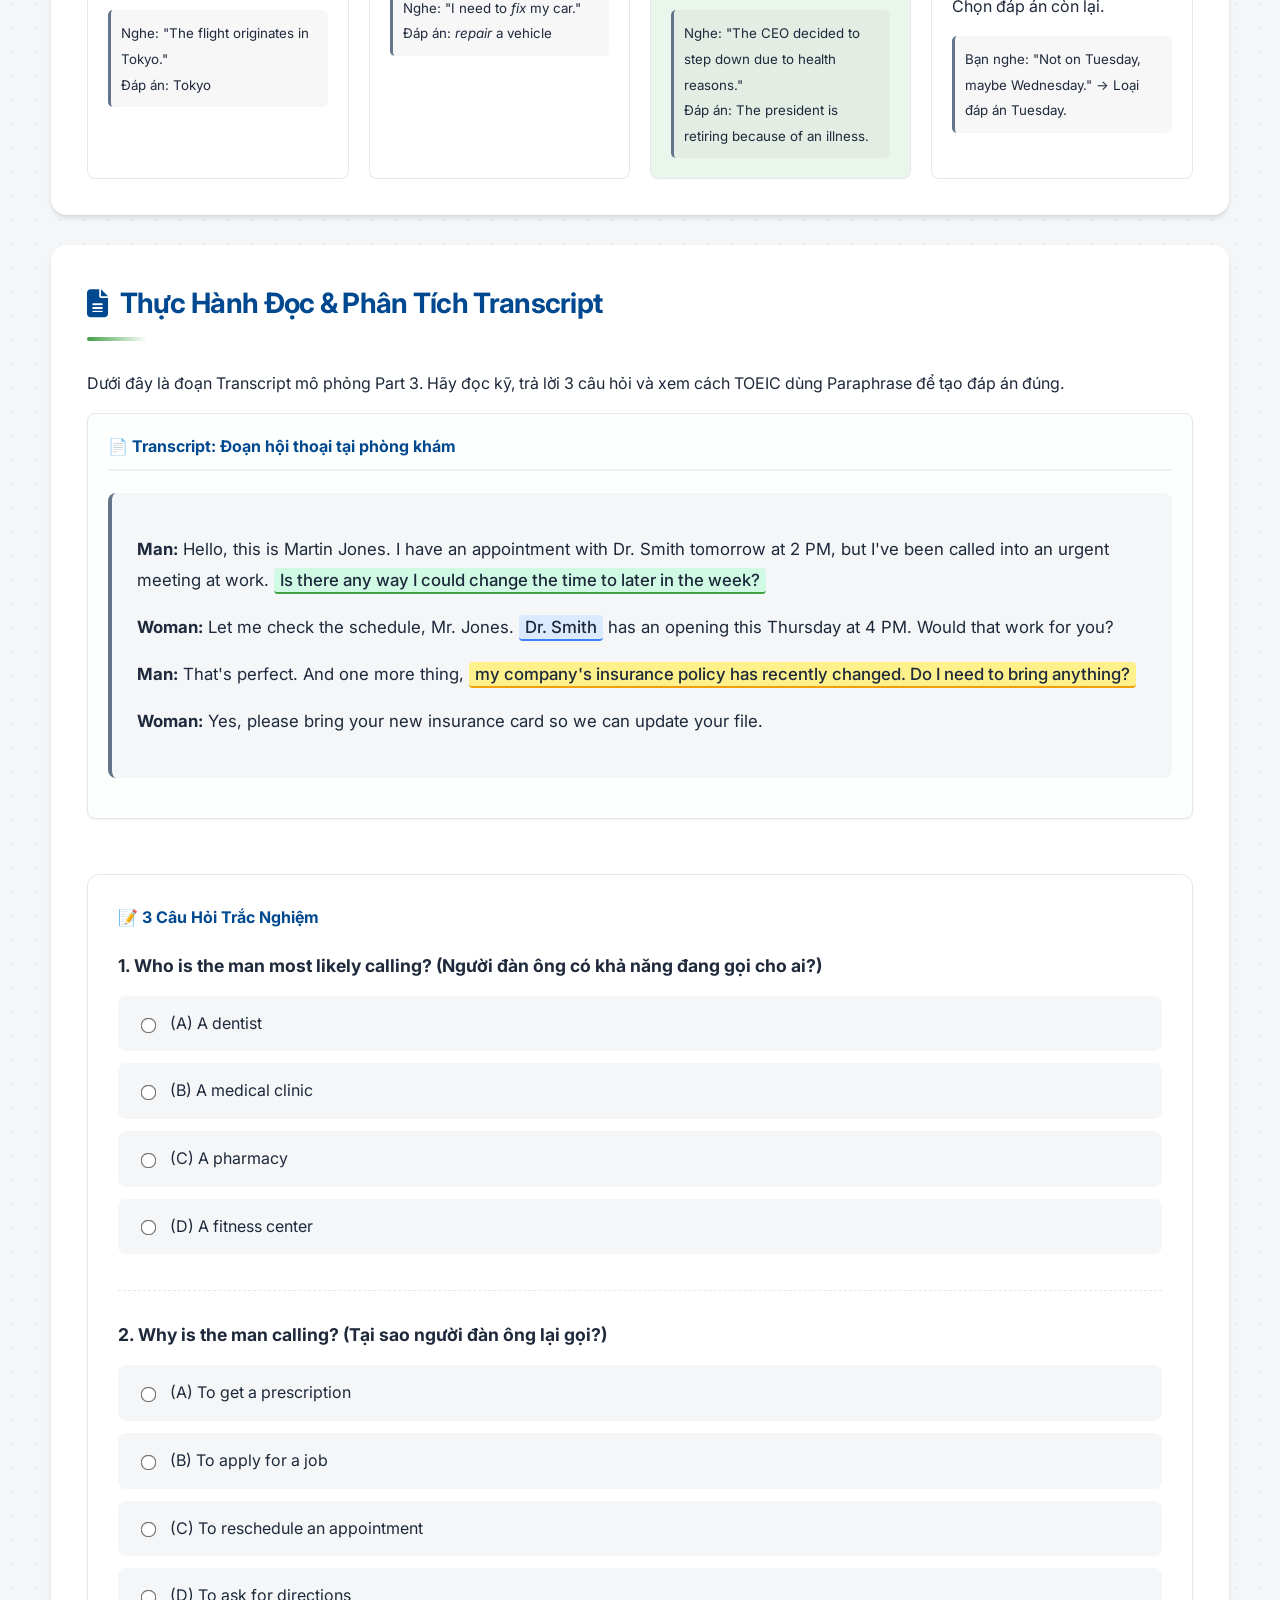
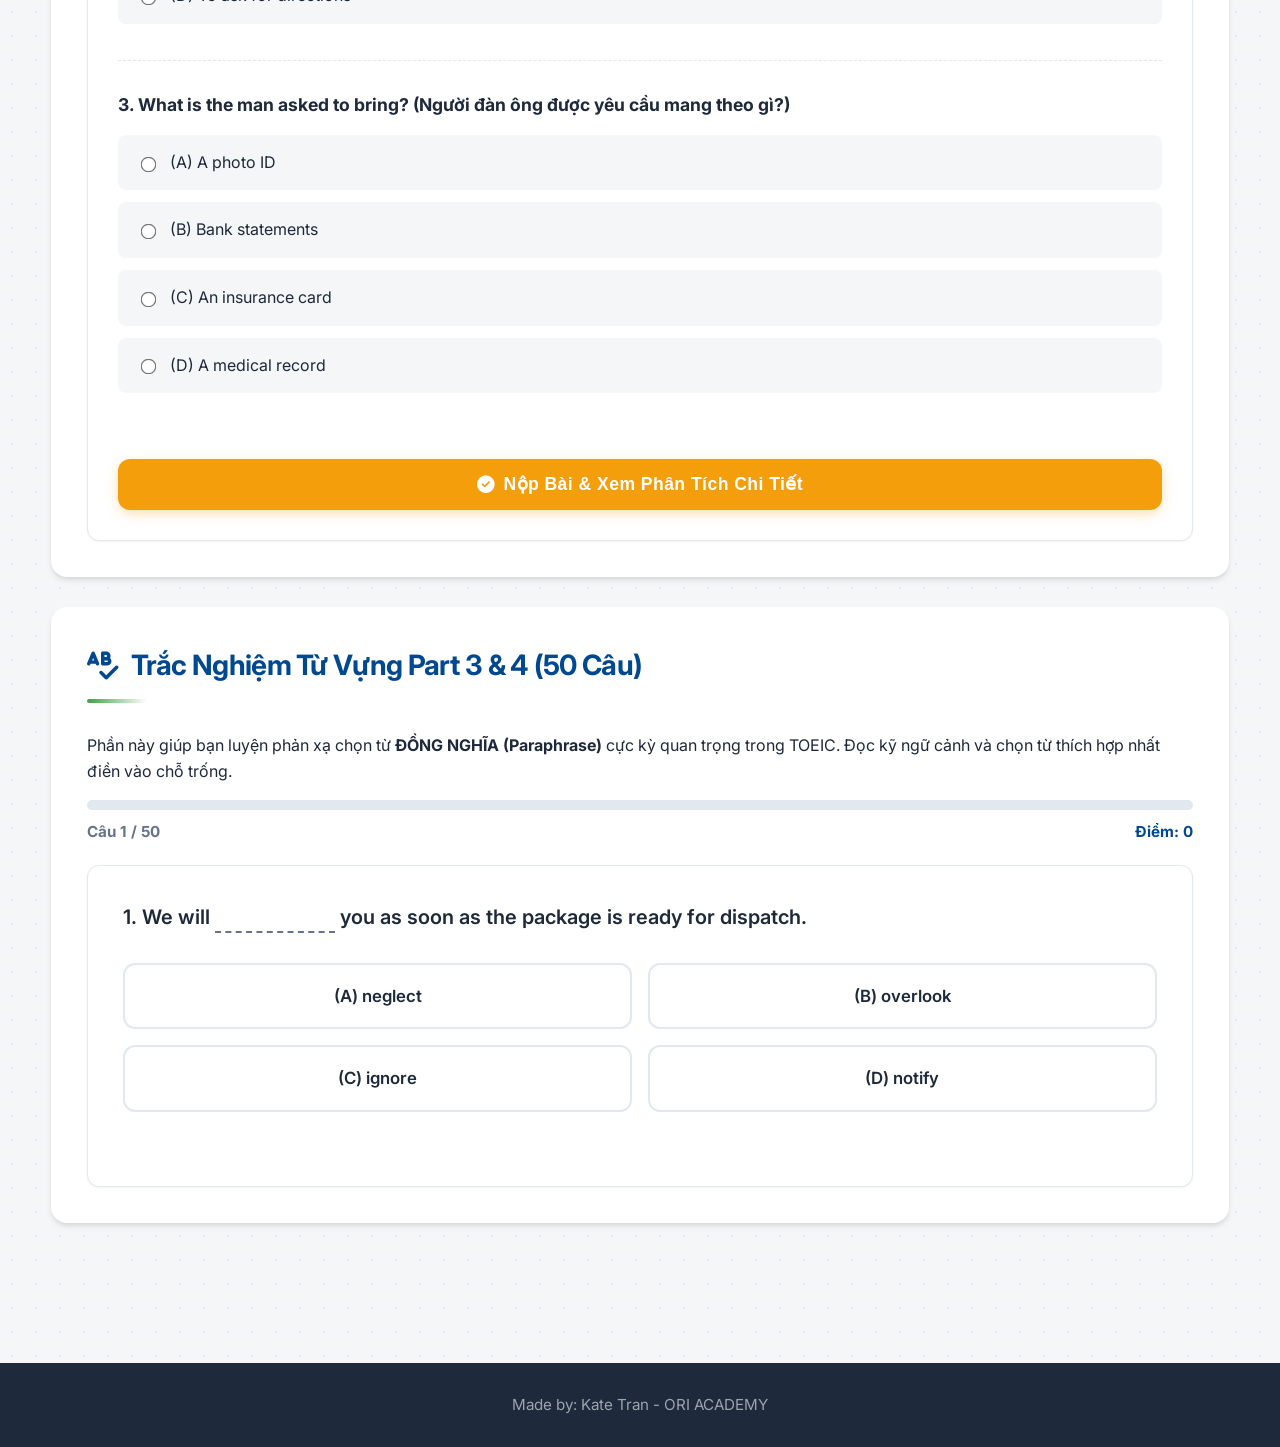
==== commit bc4a404a: "style: apply Bamboo Airways gradient theme to Part 3/4" ====
--- a/public/part34/index.html
+++ b/public/part34/index.html
@@ -28,8 +28,8 @@
 
     <main class="container">
         <!-- HỆ TƯ TƯỞNG PART 3 -->
-        <section class="section card" style="background: linear-gradient(135deg, var(--dark-green), #064e3b); color: #fff; border:none; box-shadow: 0 10px 25px rgba(16,185,129,0.2);">
-            <h2 style="font-size: 1.6rem; font-weight: 800; margin-bottom: 12px; color: #34d399; border-bottom: none;"><i class="fas fa-lightbulb"></i> Hệ Tư Tưởng Part 3: CHẠM VÀO NGỮ CẢNH (Contextual Visualization)</h2>
+        <section class="section card" style="background: linear-gradient(135deg, var(--primary-green), var(--dark-green)); color: #fff; border:none; box-shadow: 0 10px 25px rgba(0,72,143,0.2);">
+            <h2 style="font-size: 1.6rem; font-weight: 800; margin-bottom: 12px; color: #eaf5eb; border-bottom: none;"><i class="fas fa-lightbulb"></i> Hệ Tư Tưởng Part 3: CHẠM VÀO NGỮ CẢNH (Contextual Visualization)</h2>
             <p style="font-size: 1.05rem; line-height: 1.7; opacity: 0.95; margin-bottom: 20px;">
                 Đồng bộ với triết lý của Part 6 và 7, <strong>việc "nghe chộp giật" từ khóa đã không còn hiệu quả!</strong> Đề thi TOEIC ngày càng tinh vi với bẫy "Từ y hệt" (Same Word Trap). Chìa khóa để phá đảo Part 3 là khả năng <strong>tưởng tượng ra một thước phim ngắn</strong> ngay trong đầu bạn.
             </p>
--- a/public/part34/style.css
+++ b/public/part34/style.css
@@ -2,17 +2,17 @@
 @import url('https://fonts.googleapis.com/css2?family=Inter:wght@400;500;600;700;800&display=swap');
 
 :root {
-    --primary-green: #10b981; /* Emerald 500 */
-    --dark-green: #047857;   /* Emerald 700 */
-    --light-green: #ecfdf5;  /* Emerald 50 */
-    --text-dark: #1f2937;    /* Gray 800 */
-    --text-light: #6b7280;   /* Gray 500 */
-    --bg-light: #f3f4f6;     /* Gray 100 */
+    --primary-green: #41A045; /* Bamboo Green */
+    --dark-green: #00488F;   /* Bamboo Blue */
+    --light-green: #eaf5eb;  /* Bamboo Light Green */
+    --text-dark: #1e293b;    /* Slate 800 */
+    --text-light: #64748b;   /* Slate 500 */
+    --bg-light: #f4f6f8;     /* Gray 100 */
     --white: #ffffff;
-    --border-color: #e5e7eb; /* Gray 200 */
+    --border-color: #e2e8f0; /* Slate 200 */
     --accent: #f59e0b;       /* Amber 500 */
     --danger: #ef4444;       /* Red 500 */
-    --correct: #10b981;      /* Emerald 500 */
+    --correct: #41A045;      /* Bamboo Green */
     
     --shadow-sm: 0 1px 2px 0 rgba(0, 0, 0, 0.05);
     --shadow-md: 0 4px 6px -1px rgba(0, 0, 0, 0.1), 0 2px 4px -1px rgba(0, 0, 0, 0.06);
@@ -82,7 +82,7 @@
 .btn-primary {
     background: linear-gradient(135deg, var(--primary-green) 0%, var(--dark-green) 100%);
     color: var(--white);
-    box-shadow: 0 4px 14px -2px rgba(16, 185, 129, 0.4);
+    box-shadow: 0 4px 14px -2px rgba(0, 72, 143, 0.4);
 }
 
 .btn-primary:active {
@@ -90,7 +90,7 @@
 }
 
 .btn-primary:hover {
-    box-shadow: 0 6px 20px -4px rgba(16, 185, 129, 0.6);
+    box-shadow: 0 6px 20px -4px rgba(0, 72, 143, 0.6);
     transform: translateY(-1px);
 }
 
@@ -555,14 +555,14 @@
     background: var(--light-green);
     border-color: var(--primary-green);
     transform: translateY(-2px);
-    box-shadow: 0 4px 12px rgba(16, 185, 129, 0.1);
+    box-shadow: 0 4px 12px rgba(65, 160, 69, 0.1);
 }
 
 .mcq-option.correct-choice {
     background: linear-gradient(135deg, var(--primary-green) 0%, var(--dark-green) 100%);
     color: var(--white);
     border-color: transparent;
-    box-shadow: 0 4px 14px -2px rgba(16, 185, 129, 0.4);
+    box-shadow: 0 4px 14px -2px rgba(0, 72, 143, 0.4);
     transform: scale(1.02);
 }
 
@@ -584,7 +584,7 @@
 
 .mcq-feedback.success {
     background-color: var(--light-green);
-    border-color: rgba(16, 185, 129, 0.3);
+    border-color: rgba(65, 160, 69, 0.3);
     color: var(--dark-green);
 }
 
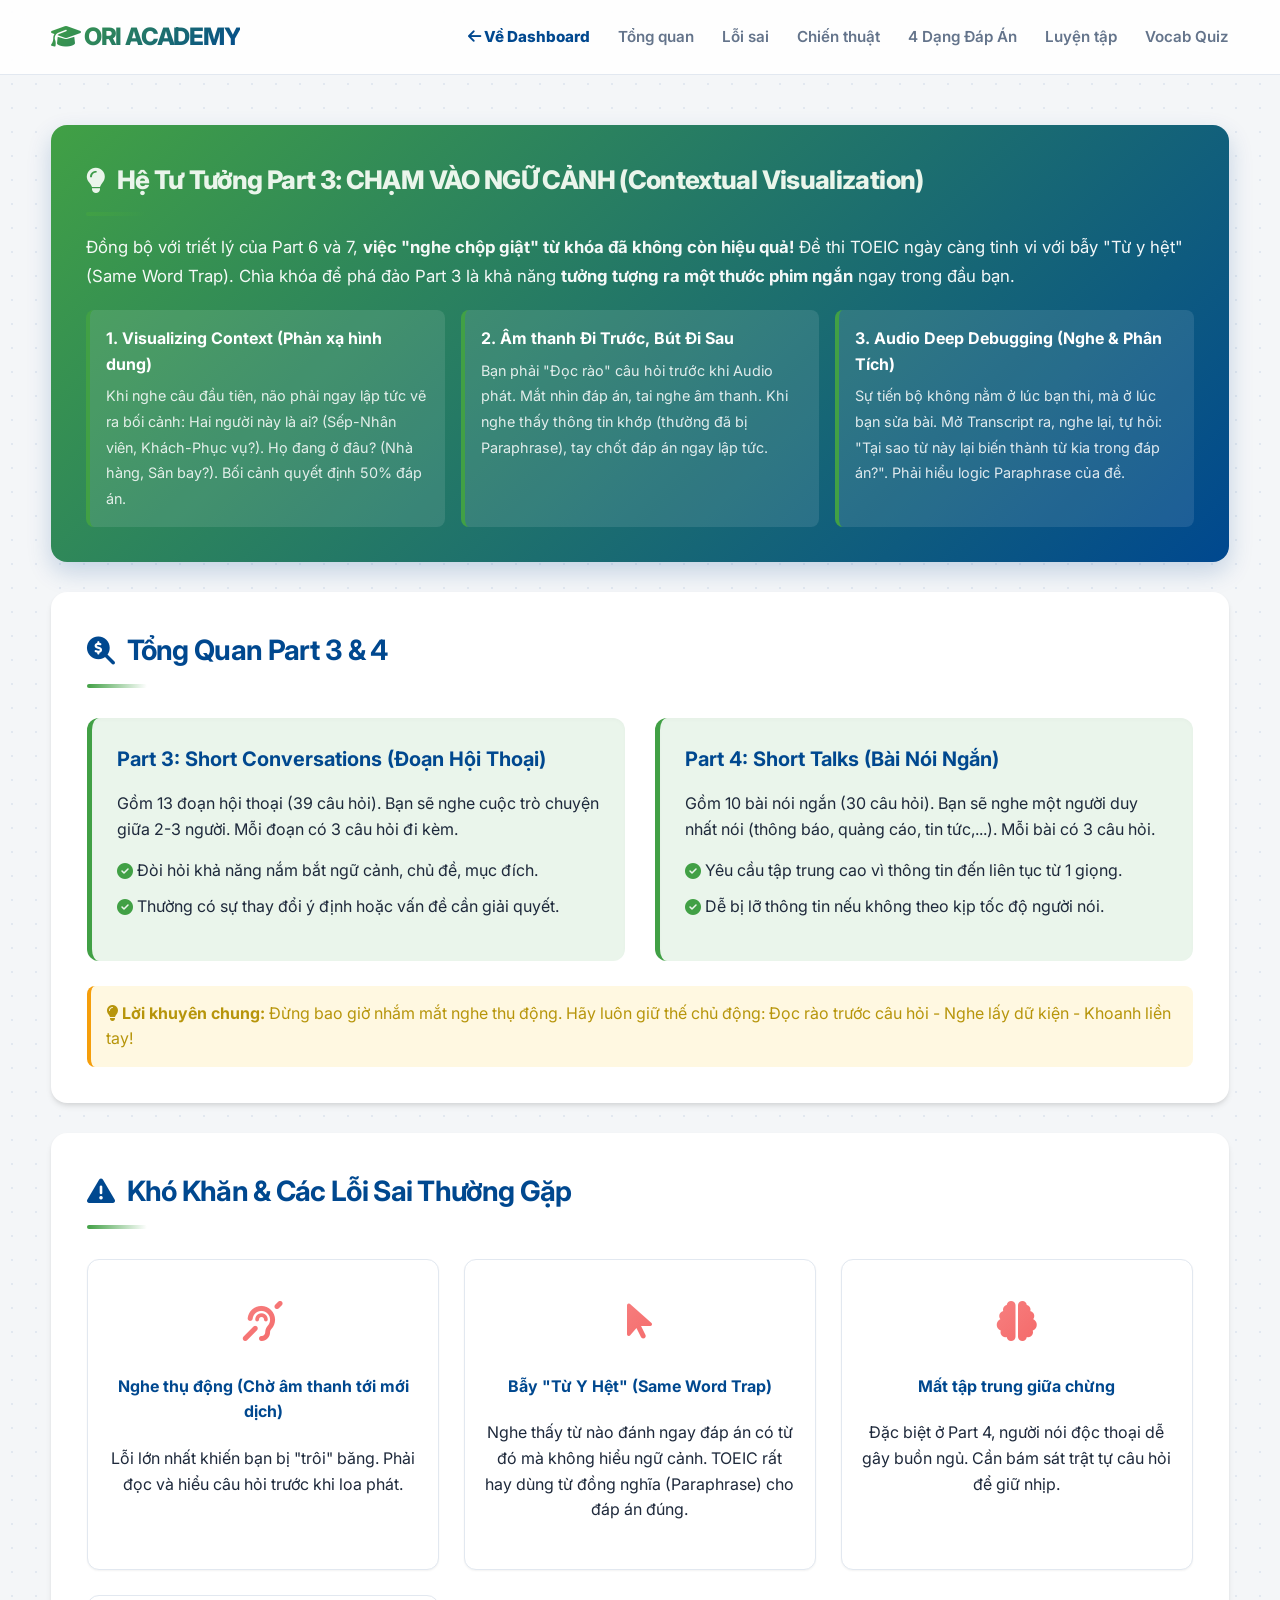
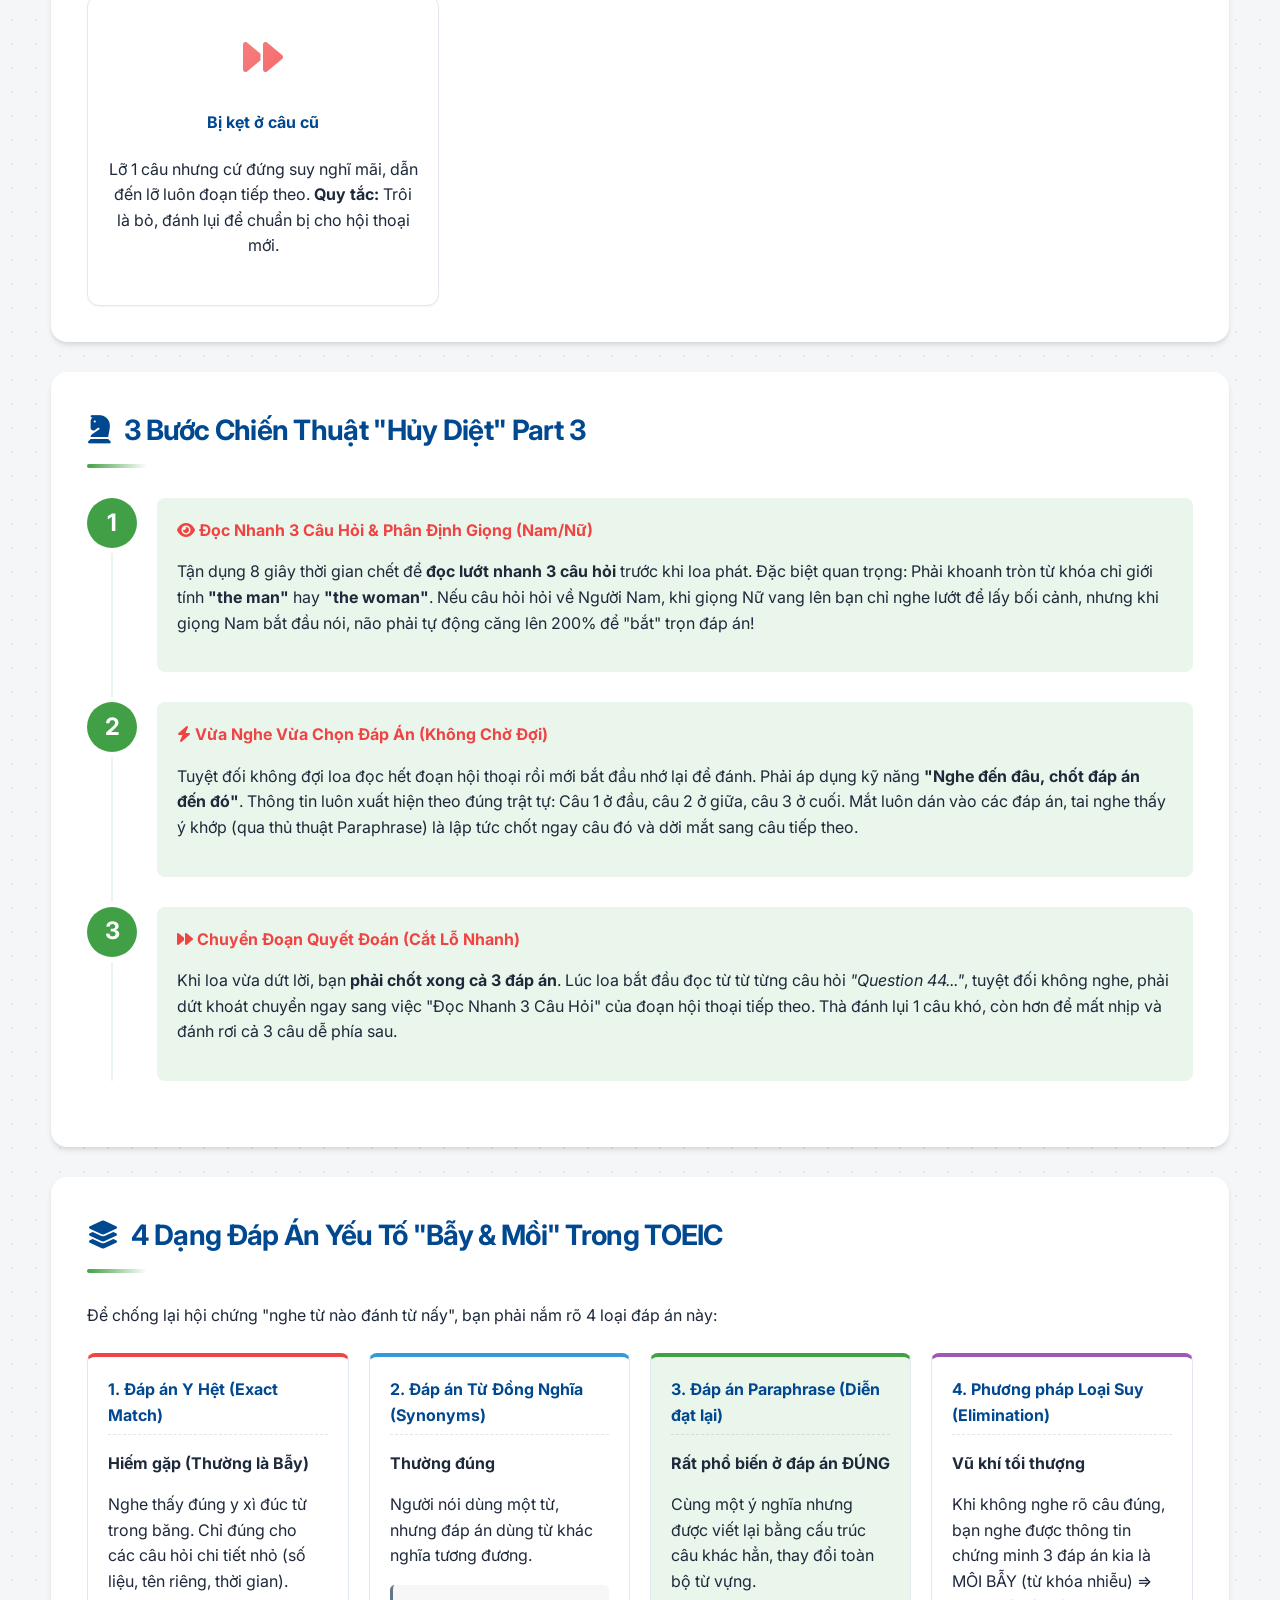
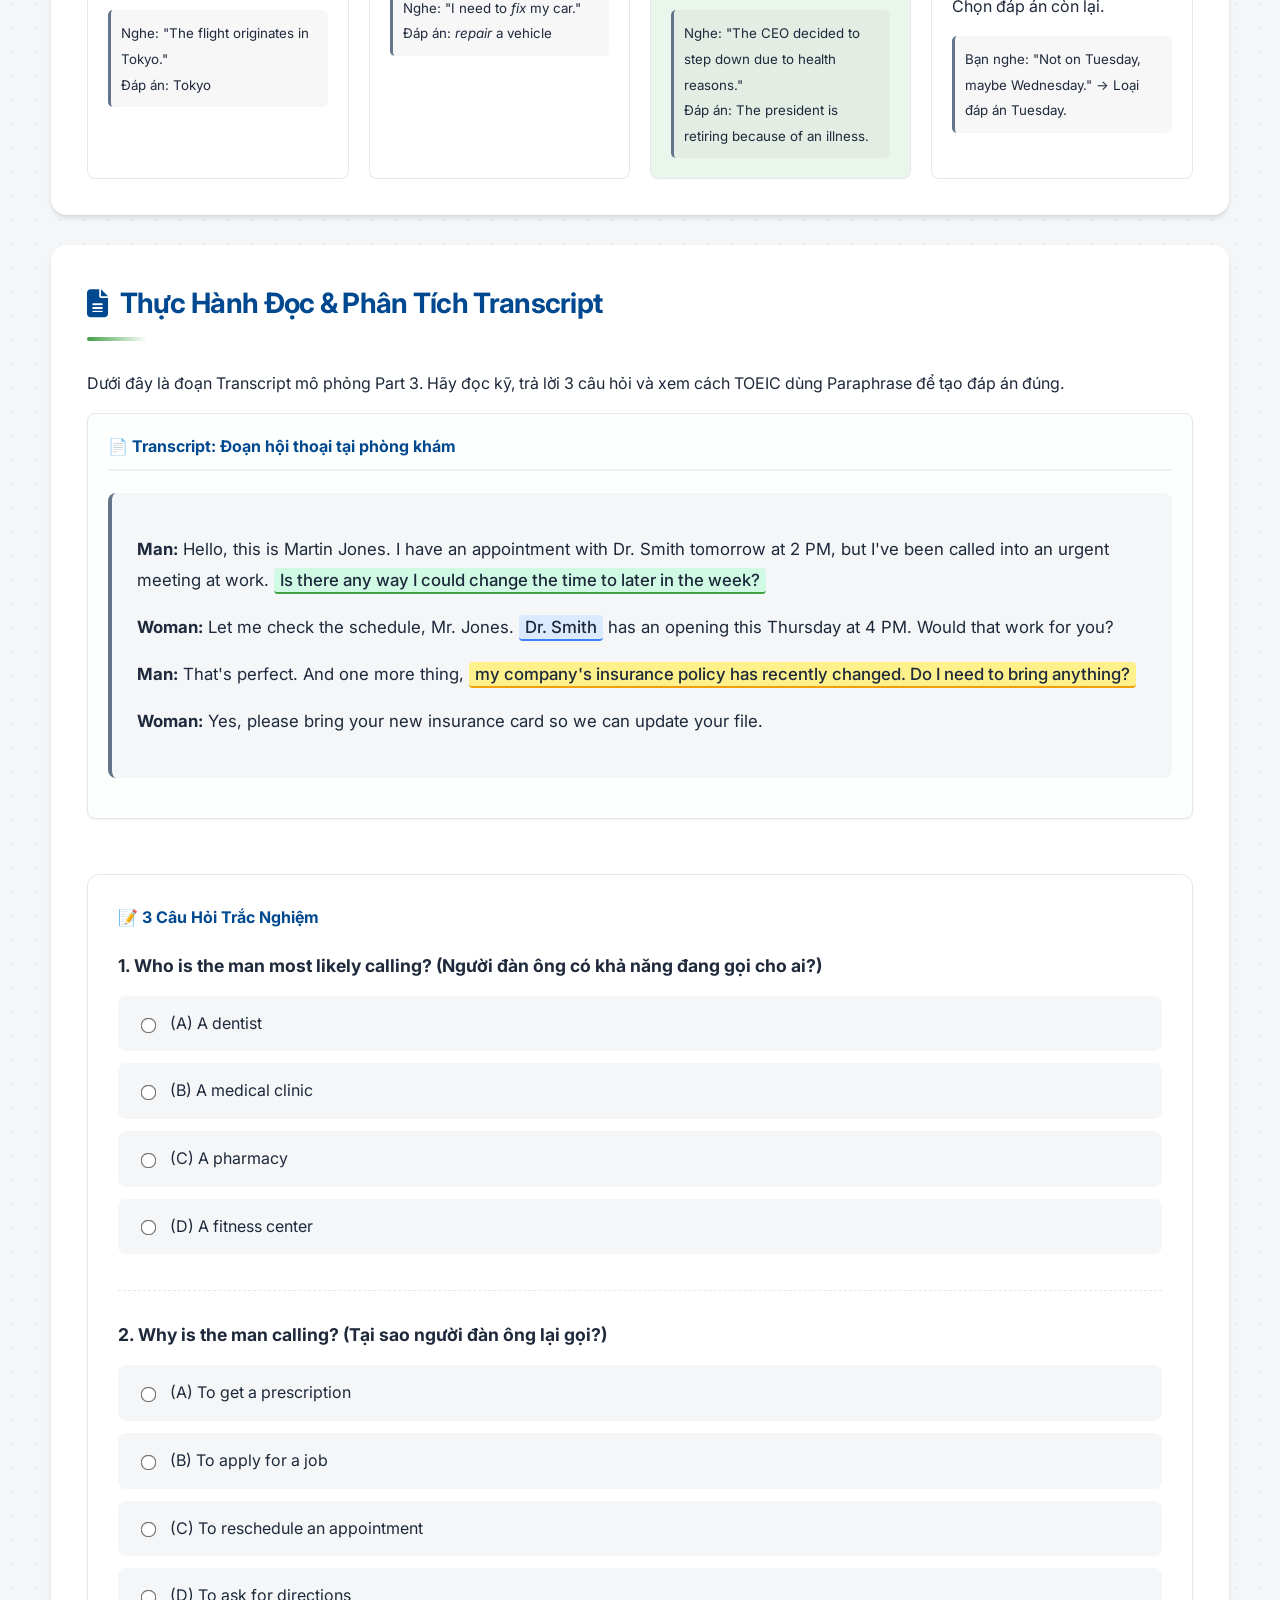
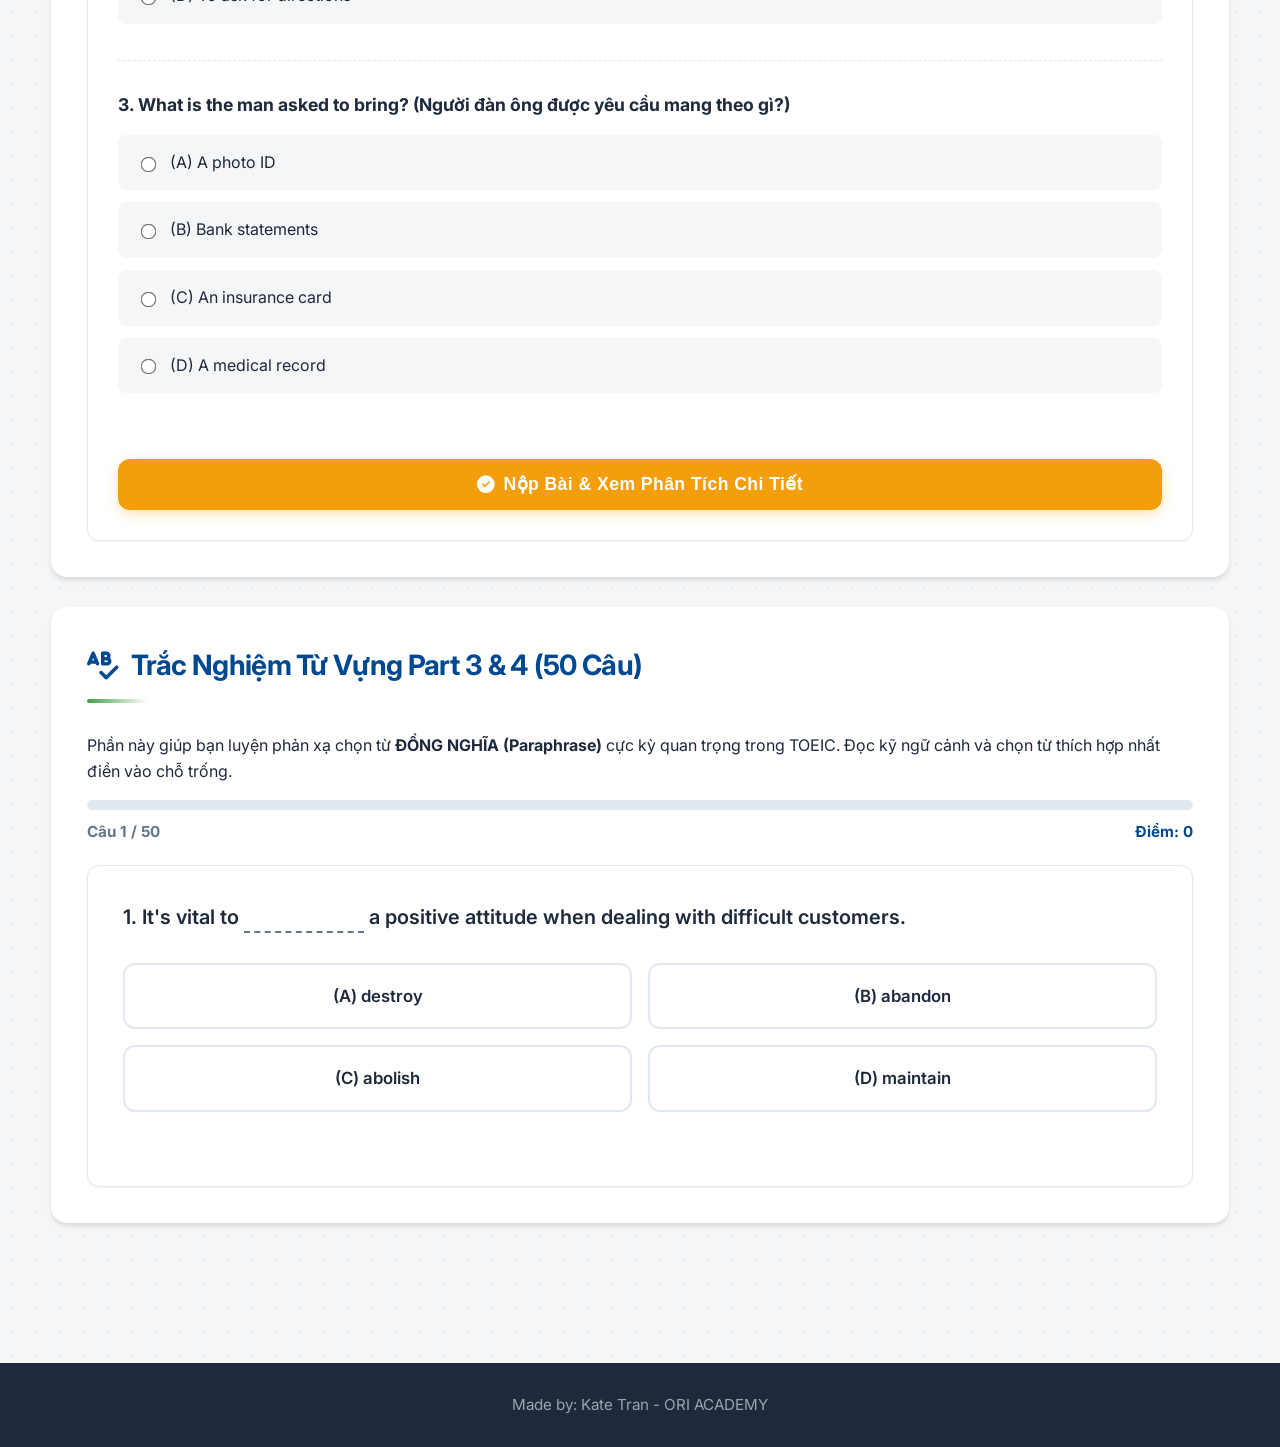
==== commit 3358deba: "feat: add back to dashboard navigation to Part 3/4" ====
--- a/public/part34/index.html
+++ b/public/part34/index.html
@@ -10,11 +10,14 @@
 <body>
     <header>
         <div class="container header-container">
-            <div class="logo">
-                <h1><i class="fas fa-graduation-cap"></i> ORI ACADEMY</h1>
-            </div>
+            <a href="../index.html" style="text-decoration: none;" title="Về trang chủ ORI Learning">
+                <div class="logo">
+                    <h1><i class="fas fa-graduation-cap"></i> ORI ACADEMY</h1>
+                </div>
+            </a>
             <nav>
                 <ul>
+                    <li><a href="../index.html" style="color: var(--dark-green); font-weight: 800;"><i class="fas fa-arrow-left"></i> Về Dashboard</a></li>
                     <li><a href="#overview">Tổng quan</a></li>
                     <li><a href="#mistakes">Lỗi sai</a></li>
                     <li><a href="#strategy">Chiến thuật</a></li>
